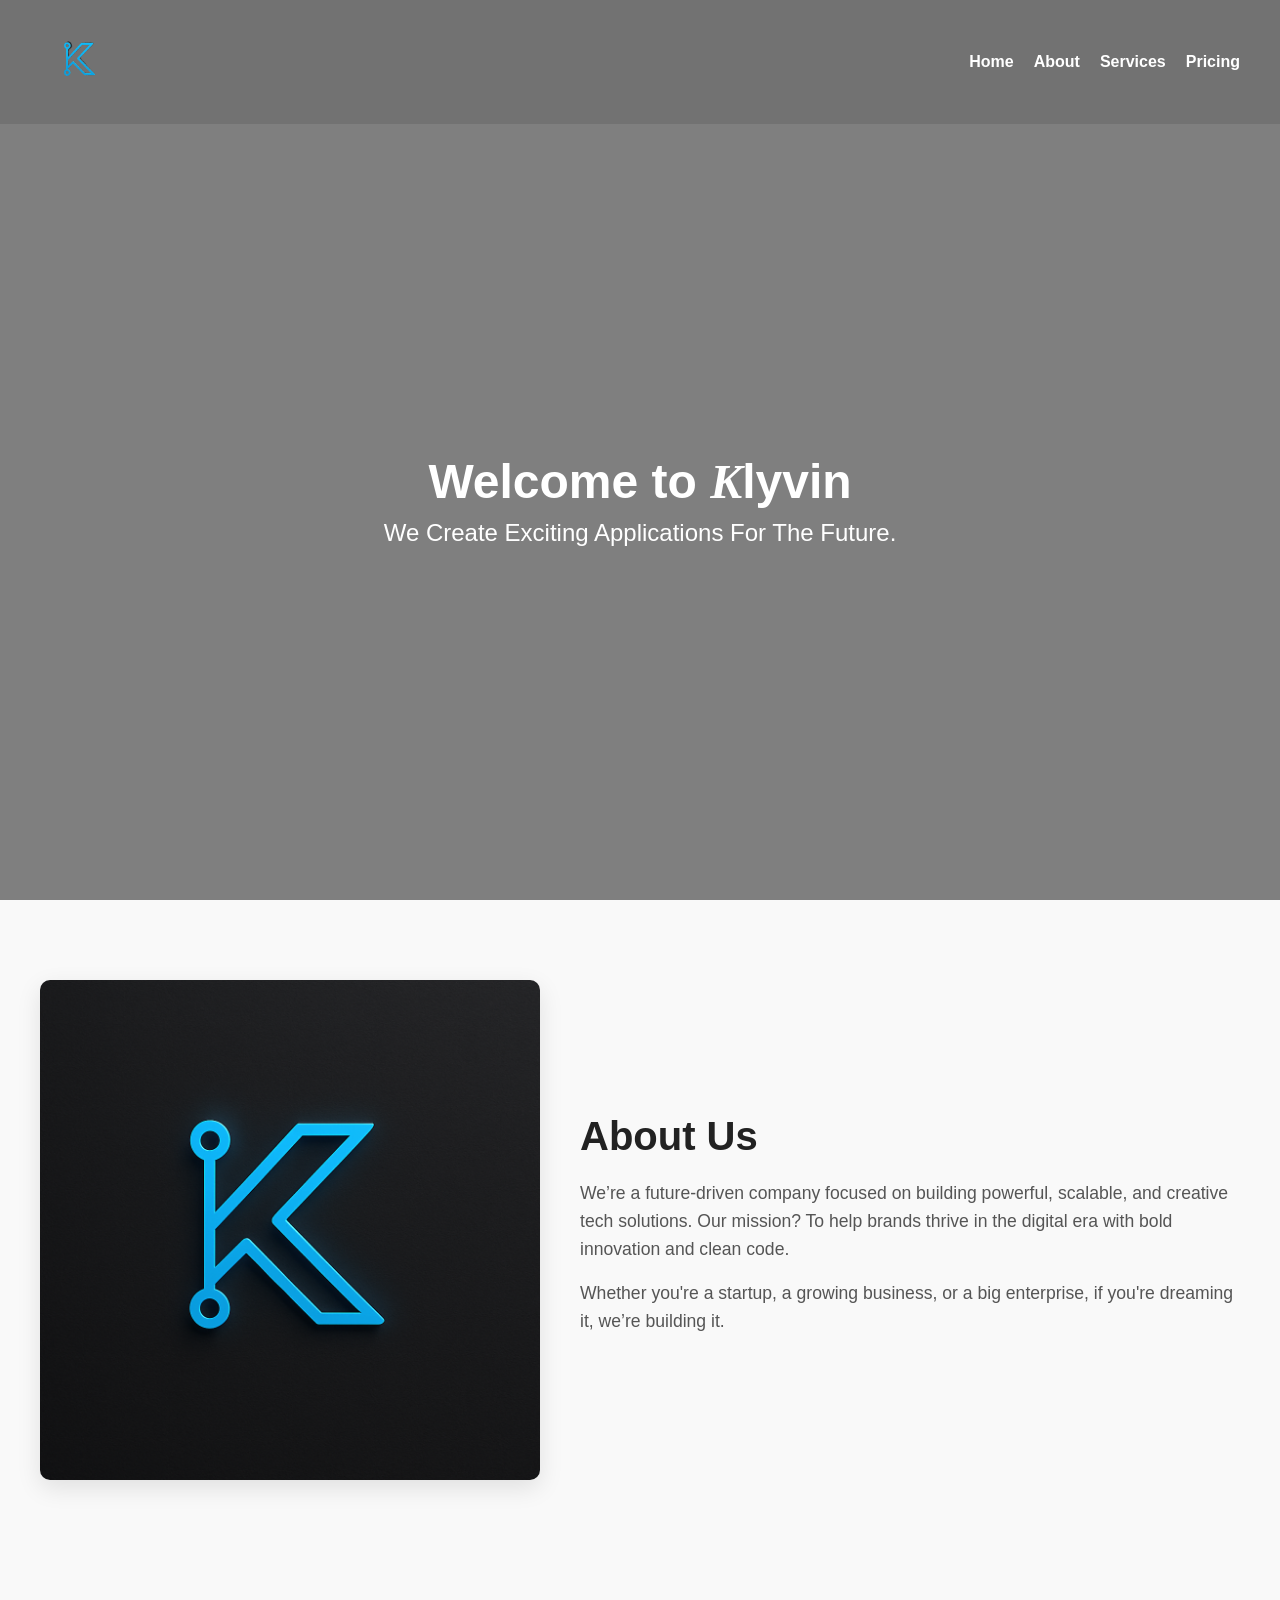
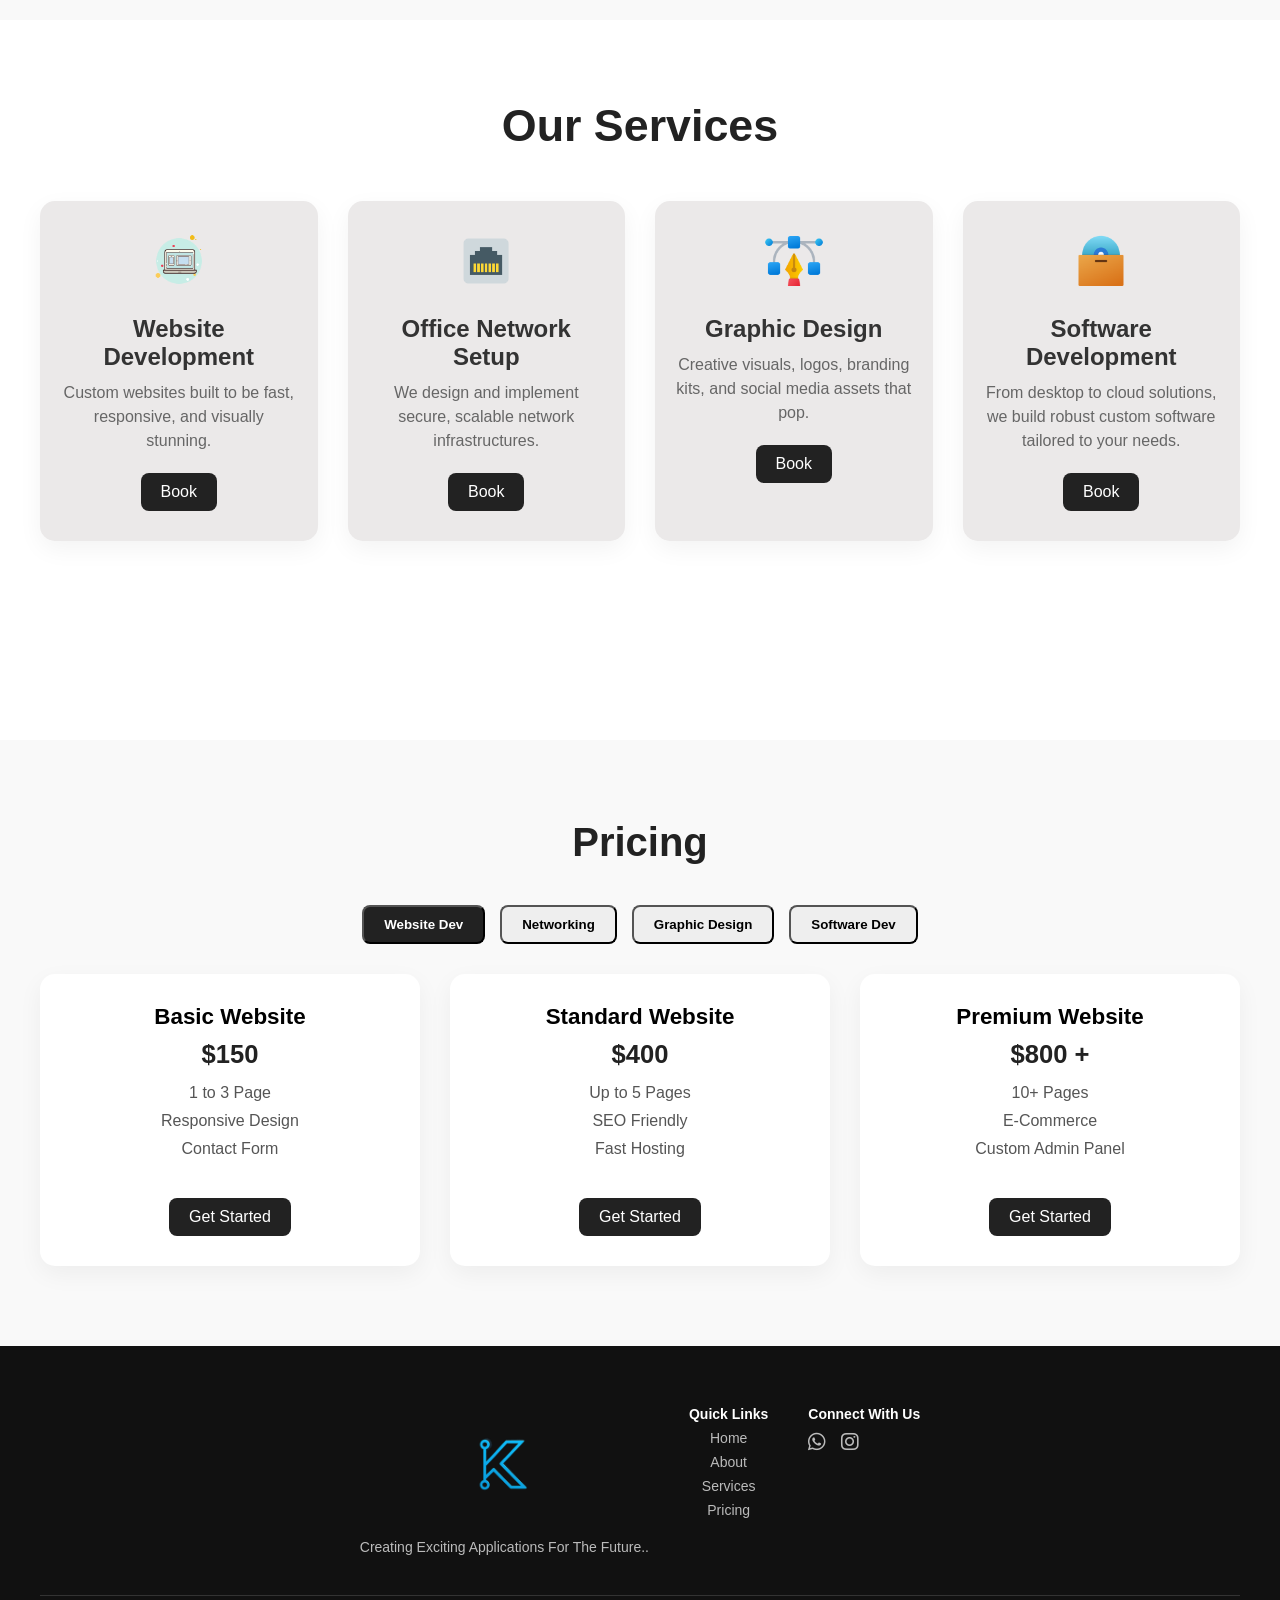
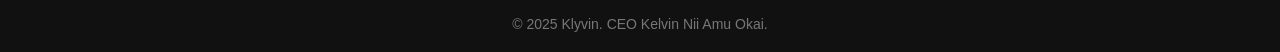
==== index.html @ 66c90016 "Update index.html" ====
<!DOCTYPE html>
<html lang="en">
<head>
    <meta charset="UTF-8">
    <meta name="viewport" content="width=device-width, initial-scale=1.0">
    <title>Klyvin</title>
    <link rel="stylesheet" href="css/styles.css">
    <link rel="stylesheet" href="https://cdnjs.cloudflare.com/ajax/libs/font-awesome/6.0.0-beta3/css/all.min.css">

    <link rel="icon" type="image/png" href="images/klyvin.png" sizes="96x96" />
    <link rel="icon" type="image/svg+xml" href="images/klyvin.png" />
    <link rel="shortcut icon" href="images/klyvin.png" />
    <link rel="apple-touch-icon" sizes="180x180" href="images/klyvin.png" />
    <meta name="apple-mobile-web-app-title" content="klyvin" />

    <link rel="stylesheet" href="https://cdnjs.cloudflare.com/ajax/libs/font-awesome/6.5.0/css/all.min.css">
    <!-- ✅ Meta Description -->
  <meta name="description" content="Klyvin is a software engineering brand building smart systems and scalable IT solutions for modern businesses.">

  <!-- ✅ Google Site Verification (Replace this content with your actual code from Search Console) -->
  <meta name="google-site-verification" content="REPLACE_WITH_YOUR_VERIFICATION_CODE">

  <!-- ✅ Open Graph Tags (for link previews on social) -->
  <meta property="og:title" content="Klyvin | Smart Software. Scalable Systems.">
  <meta property="og:description" content="We engineer intelligent, scalable IT solutions for startups and enterprises.">
  <meta property="og:image" content="https://klyvin.com/assets/klyvin-preview.png"> <!-- Optional preview image URL -->
  <meta property="og:url" content="https://klyvin.com">
  <meta property="og:type" content="website">





</head>
<body>
    <nav class="navbar">
        <div class="logo">
            <a href="index.html">
              <img src="images/klyvin_logo_transparent.png" style="width: 80px; height: 80px;" alt="MyCompany Logo">
            </a>
          </div>
          
        
        <!-- 🍔 Hamburger Icon -->
        <div class="hamburger" id="hamburger">
          <span></span>
          <span></span>
          <span></span>
        </div>
      
        <!-- 🌐 Nav Links -->
        <ul class="nav-links" id="nav-links">
          <li><a href="#home">Home</a></li>
          <li><a href="#about">About</a></li>
          <li><a href="#services">Services</a></li>
          <li><a href="#pricing">Pricing</a></li>
        </ul>
    </nav>

    <!-- 🎬 Hero Section -->
    <section class="hero" id="home">
        <video autoplay muted loop class="bg-video">
            <source src="videos/bg.mp4" type="video/mp4">
                Your browser does not support the video tag.
        </video>
        <div class="overlay"></div>
        <div class="hero-content">
            <h1>Welcome to <span>K</span>lyvin</h1>
            <p>We Create Exciting Applications For The Future.</p>
        </div>
    </section>

    <!-- 👤 About Section -->
<section class="about" id="about">
  <div class="about-container">
    <div class="about-image">
      <img src="images/klyvin.png" alt="About Us">
    </div>
    <div class="about-text">
      <h2>About Us</h2>
      <p>
        We’re a future-driven company focused on building powerful, scalable, and creative tech solutions. 
        Our mission? To help brands thrive in the digital era with bold innovation and clean code.
      </p>
      <p>
        Whether you're a startup, a growing business, or a big enterprise, if you're dreaming it, we’re building it.
      </p>
    </div>
  </div>
</section>

<!-- 🧰 Services Section -->
<section class="services" id="services">
    <div class="services-container">
      <h2>Our Services</h2>
      <div class="services-grid">
  
        <div class="service-card">
          <img src="images/web-icon.png" alt="Website Development Icon">
          <h3>Website Development</h3>
          <p>Custom websites built to be fast, responsive, and visually stunning.</p>
          <a href="" class="quote-btn" target="_blank">
            Book
          </a>
        </div>
  
        <div class="service-card">
          <img src="images/network-icon.png" alt="Office Network Setup Icon">
          <h3>Office Network Setup</h3>
          <p>We design and implement secure, scalable network infrastructures.</p>
          <a href="" class="quote-btn" target="_blank">
            Book
          </a>
        </div>
  
        <div class="service-card">
          <img src="images/design-icon.png" alt="Graphic Design Icon">
          <h3>Graphic Design</h3>
          <p>Creative visuals, logos, branding kits, and social media assets that pop. </p>
          <a href="" class="quote-btn" target="_blank">
            Book
          </a>
        </div>
  
        <div class="service-card">
          <img src="images/software-icon.png" alt="Software Development Icon">
          <h3>Software Development</h3>
          <p>From desktop to cloud solutions, we build robust custom software tailored to your needs.</p>
          <a href="" class="quote-btn" target="_blank">
            Book
          </a>
        </div>  
      </div>
    </div>
  </section>

  <!-- 🌟 Quote Modal -->
<div id="quoteModal" class="modal">
  <div class="modal-content">
    <span class="close-btn">&times;</span>
    <h2>Request a Quote</h2>
    <form id="quoteForm">
      <label for="name">Full Name*</label>
      <input type="text" id="name" name="name" required>
    
      <label for="phone">Phone Number*</label>
      <input type="tel" id="phone" name="phone" required>
    
      <label for="email">Email (Optional)</label>
      <input type="email" id="email" name="email">
    
      <label for="service">Select Service*</label>
      <select id="service" name="service" required>
        <option value="">-- Select One --</option>
        <option value="Website Development">Website Development</option>
        <option value="Office Network Setup">Office Network Setup</option>
        <option value="Graphic Design">Graphic Design</option>
        <option value="Software Development">Software Development</option>
      </select>
    
      <label for="details">Project Description (Optional)</label>
      <textarea id="details" name="details" rows="4" placeholder="Tell us more about what you need..."></textarea><br>
    
      <button type="submit" class="submit-btn">Submit via WhatsApp</button>
    </form>    
  </div>
</div>

  

  <!-- 💸 Pricing Section -->
<section class="pricing" id="pricing">
  <div class="pricing-container">
    <h2>Pricing</h2>

    <!-- 🧭 Category Tabs -->
    <div class="pricing-tabs">
      <button class="tab active" data-tab="web">Website Dev</button>
      <button class="tab" data-tab="network">Networking</button>
      <button class="tab" data-tab="design">Graphic Design</button>
      <button class="tab" data-tab="software">Software Dev</button>
    </div>

    <!-- 🧱 Pricing Cards -->
    <div class="pricing-content active" id="web">
      <div class="pricing-grid">
        <div class="pricing-card">
          <h3>Basic Website</h3>
          <p class="price">$150</p>
          <ul>
            <li>1 to 3 Page</li>
            <li>Responsive Design</li>
            <li>Contact Form</li>
          </ul>
          <a href="https://wa.me/p/24111809901740579/233502224249" class="quote-btn1" target="_blank">Get Started</a>
        </div>

        <div class="pricing-card">
          <h3>Standard Website</h3>
          <p class="price">$400</p>
          <ul>
            <li>Up to 5 Pages</li>
            <li>SEO Friendly</li>
            <li>Fast Hosting</li>
          </ul>
          <a href="https://wa.me/p/9935725436479423/233502224249" class="quote-btn1" target="_blank">Get Started</a>
        </div>

        <div class="pricing-card">
          <h3>Premium Website</h3>
          <p class="price">$800 +</p>
          <ul>
            <li>10+ Pages</li>
            <li>E-Commerce</li>
            <li>Custom Admin Panel</li>
          </ul>
          <a href="https://wa.me/p/29717031804554520/233502224249" class="quote-btn1" target="_blank">Get Started</a>
        </div>
      </div>
    </div>


    <div class="pricing-content" id="network">
      <div class="pricing-grid">
        <div class="pricing-card">
          <h3>Home/office setup (router config, cabling, security)</h3>
          <p class="price">$150 - $300</p>
          <ul>
            <li>Devices Installation</li>
            <li>Router Setup</li>
            <li>Basic Cabling</li>
          </ul>
          <a href="https://wa.me/p/9622877744467008/233502224249" class="quote-btn1" target="_blank">Get Started</a>
        </div>
    
        <div class="pricing-card">
          <h3>Network Troubleshooting</h3>
          <p class="price">$70</p>
          <ul>
            <li>Up to 10 Devices</li>
            <li>Router + Switch Setup</li>
            <li>LAN + Wi-Fi Coverage</li>
          </ul>
          <a href="https://wa.me/p/9826934400706785/233502224249" class="quote-btn1" target="_blank">Get Started</a>
        </div>
    
        <div class="pricing-card">
          <h3>Network IT support </h3>
          <p class="price">$50 - $150</p>
          <ul>
            <li>20+ Devices</li>
            <li>Firewall & Security</li>
            <li>Professional Cabling & Config</li>
          </ul>
          <a href="https://wa.me/p/9596205740448351/233502224249" class="quote-btn1" target="_blank">Get Started</a>
        </div>
      </div>
    </div>

    
    <div class="pricing-content" id="design">
      <div class="pricing-grid">
        <div class="pricing-card">
          <h3>Logo Design</h3>
          <p class="price">$30–$70</p>
          <ul>
            <li>3 Concepts</li>
            <li>Unlimited Revisions</li>
            <li>Source Files Included</li>
          </ul>
          <a href="https://wa.me/p/9854478994595059/233502224249" class="quote-btn1" target="_blank">Get Started</a>
        </div>
    
        <div class="pricing-card">
          <h3>Brand Kit</h3>
          <p class="price">$150–$300</p>
          <ul>
            <li>Logo + Colors + Fonts</li>
            <li>Social Media Templates</li>
            <li>Print-Ready Files</li>
          </ul>
          <a href="https://wa.me/p/9707349905993597/233502224249" class="quote-btn1" target="_blank">Get Started</a>
        </div>
    
        <div class="pricing-card">
          <h3>Social Media Posting</h3>
          <p class="price">1500–$300</p>
          <ul>
            <li>15 Custom Designs</li>
            <li>Instagram/Facebook Sizes</li>
            <li>Quick Turnaround</li>
          </ul>
          <a href="https://wa.me/p/9821205014568624/233502224249" class="quote-btn1" target="_blank">Get Started</a>
        </div>
      </div>
    </div>

    <div class="pricing-content" id="software">
      <div class="pricing-grid">
        <div class="pricing-card">
          <h3>Mini App</h3>
          <p class="price">$100–$250</p>
          <ul>
            <li>Basic Features</li>
            <li>1 Platform (Web/Desktop)</li>
            <li>3 Weeks Delivery</li>
          </ul>
          <a href="https://wa.me/p/23875389605386309/233502224249" class="quote-btn1" target="_blank">Get Started</a>
        </div>
    
        <div class="pricing-card">
          <h3>Business App</h3>
          <p class="price">$200–$500</p>
          <ul>
            <li>Login System</li>
            <li>Database Integration</li>
            <li>Admin Panel</li>
          </ul>
          <a href="https://wa.me/p/8297256443732826/233502224249" class="quote-btn1" target="_blank">Get Started</a>
        </div>
    
        <div class="pricing-card">
          <h3>Bug fixes or code review</h3>
          <p class="price">$50-$100 Per week</p>
          <ul>
            <li>Multi-user Roles</li>
            <li>APIs / Payment Gateways</li>
            <li>Fully Custom Solution</li>
          </ul>
          <a href="https://wa.me/p/9556148931100402/233502224249" class="quote-btn1" target="_blank">Get Started</a>
        </div>
      </div>
    </div>
    

    <!-- Repeat for other categories (network, design, software) -->
  </div>
</section>


  <!--
  <section id="contact" class="contact-section">
    <div class="contact-card">
      <h2>Get in Touch</h2>
      <p>Have a question or just want to say hi? We’d love to hear from you.</p>
  
      <form action="#" method="POST" class="contact-form">
        <div class="form-group">
          <input type="text" id="name" name="name" placeholder="Your Name" required />
        </div>
        <div class="form-group">
          <input type="email" id="email" name="email" placeholder="Your Email" required />
        </div>
        <div class="form-group">
          <textarea id="message" name="message" placeholder="Your Message" rows="5" required></textarea>
        </div>
        <button type="submit" class="submit-btn">Send Message</button>
      </form>
  
      <div class="social-links">
        <a href="https://www.facebook.com" target="_blank" class="social-icon facebook" aria-label="Facebook">
          <i class="fab fa-facebook-f"></i>
        </a>
        <a href="https://www.twitter.com" target="_blank" class="social-icon twitter" aria-label="Twitter">
          <i class="fab fa-twitter"></i>
        </a>
        <a href="https://www.instagram.com" target="_blank" class="social-icon instagram" aria-label="Instagram">
          <i class="fab fa-instagram"></i>
        </a>
        <a href="https://www.linkedin.com" target="_blank" class="social-icon linkedin" aria-label="LinkedIn">
          <i class="fab fa-linkedin-in"></i>
        </a>
      </div>
    </div>
  </section>
  -->
  <!-- Footer -->
<!-- 🔻 Footer -->
<footer class="footer">
  <div class="footer-container">
    <div class="footer-logo">
      <img src="images/klyvin_logo_transparent.png" alt="Company Logo" />
      <p>Creating Exciting Applications For The Future..</p>
    </div>

    <div class="footer-links">
      <h4>Quick Links</h4>
      <ul>
        <li><a href="#home">Home</a></li>
        <li><a href="#about">About</a></li>
        <li><a href="#services">Services</a></li>
        <li><a href="#pricing">Pricing</a></li>
      </ul>
    </div>

    <div class="footer-socials">
      <h4>Connect With Us</h4>
      <div class="social-icons">
        <a href="https://wa.me/233502224249" target="_blank"><i class="fab fa-whatsapp"></i></a>
        <a href="https://instagram.com/klyvin" target="_blank"><i class="fab fa-instagram"></i></a>
      </div>
    </div>
  </div>

  <div class="footer-bottom">
    <p>© 2025 Klyvin. CEO Kelvin Nii Amu Okai.</p>
  </div>
</footer>

  
  <!-- Scroll to Top Button -->
  <button id="scrollToTopBtn" title="Back to top">&#8679;</button>

</body>
<script src="js/script.js"></script>
</html>
---- css/styles.css ----
/* Reset some default styles */
* {
    margin: 0;
    padding: 0;
    box-sizing: border-box;
  }
  
  body, html {
    height: 100%;
    font-family: 'Segoe UI', sans-serif;
  }
  
  /* Navbar */
  .navbar {
    position: fixed;
    top: 0;
    width: 100%;
    z-index: 10;
    background-color: rgba(0, 0, 0, 0.1);
    display: flex;
    justify-content: space-between;
    align-items: center;
    padding: 20px 40px;
    color: #fff;
  }
  
  .logo img {
    height: 60px;
    width: 200px;
    object-fit: contain;
  }
  
  @media screen and (max-width: 768px) {
    .logo img {
      height: 40px;
      width: 60px;
    }
  }
  
  .nav-links {
    list-style: none;
    display: flex;
    gap: 20px;
  }
  
  .nav-links a {
    color: white;
    text-decoration: none;
    font-weight: bold;
  }
  
  /* 🍔 Hamburger Icon */
  .hamburger {
    display: none;
    flex-direction: column;
    cursor: pointer;
    gap: 5px;
    z-index: 20;
  }
  
  .hamburger span {
    width: 25px;
    height: 3px;
    background-color: white;
    transition: all 0.3s ease;
  }
  
  .hamburger.open span:nth-child(1) {
    transform: rotate(45deg) translate(5px, 5px);
  }
  .hamburger.open span:nth-child(2) {
    opacity: 0;
  }
  .hamburger.open span:nth-child(3) {
    transform: rotate(-45deg) translate(5px, -5px);
  }
  
  /* 📱 Mobile styles */
  @media screen and (max-width: 768px) {
    .hamburger {
      display: flex;
    }
  
    .nav-links {
      position: absolute;
      top: 70px;
      right: 0;
      background-color: rgba(0, 0, 0, 0.9);
      width: 100%;
      flex-direction: column;
      align-items: center;
      gap: 20px;
      padding: 20px 0;
      transform: translateY(-200%);
      transition: transform 0.3s ease;
    }
  
    .nav-links.active {
      transform: translateY(0);
    }
  
    .nav-links li {
      margin: 10px 0;
    }
  }
  
  /* Hero Section */
  .hero {
    position: relative;
    height: 100vh;
    width: 100%;
    overflow: hidden;
    padding-top: 100px; /* Fixed overlap issue */
    scroll-margin-top: 100px;
  }
  
  .bg-video {
    position: absolute;
    top: 0;
    left: 0;
    object-fit: cover;
    width: 100%;
    height: 100%;
    z-index: 0;
  }
  
  .overlay {
    position: absolute;
    top: 0;
    left: 0;
    width: 100%;
    height: 100%;
    background-color: rgba(0, 0, 0, 0.5);
    z-index: 1;
  }
  
  .hero-content {
    position: relative;
    z-index: 2;
    color: white;
    text-align: center;
    top: 50%;
    transform: translateY(-50%);
  }
  
  .hero-content h1 {
    font-size: 3rem;
    margin-bottom: 10px;
  }
  
  .hero-content h1 span {
    font-family: Cambria, Cochin, Georgia, Times, 'Times New Roman', serif;
    font-style: italic;
  }
  
  .hero-content p {
    font-size: 1.5rem;
  }
  
  /* About Section */
  .about {
    padding: 80px 40px;
    background-color: #f9f9f9;
    min-height: 80vh;
    scroll-margin-top: 100px;
  }
  
  .about-container {
    display: flex;
    align-items: center;
    justify-content: space-between;
    max-width: 1200px;
    margin: 0 auto;
    gap: 40px;
    flex-wrap: wrap;
  }
  
  .about-image img {
    width: 100%;
    max-width: 500px;
    border-radius: 10px;
    box-shadow: 0 8px 24px rgba(0, 0, 0, 0.1);
  }
  
  .about-text {
    flex: 1;
  }
  
  .about-text h2 {
    font-size: 2.5rem;
    margin-bottom: 20px;
    color: #222;
  }
  
  .about-text p {
    font-size: 1.1rem;
    color: #555;
    line-height: 1.6;
    margin-bottom: 15px;
  }
  
  @media screen and (max-width: 768px) {
    .about-container {
      flex-direction: column;
      text-align: center;
    }
  
    .about-text h2 {
      font-size: 2rem;
    }
  }
  
  /* Services Section */
  .services {
    padding: 80px 40px;
    background-color: #fff;
    min-height: 80vh;
    scroll-margin-top: 100px;
  }
  
  .services-container {
    max-width: 1200px;
    margin: 0 auto;
    text-align: center;
  }
  
  .services-container h2 {
    font-size: 2.8rem;
    margin-bottom: 50px;
    color: #222;
  }
  
  .services-grid {
    display: grid;
    grid-template-columns: repeat(auto-fit, minmax(260px, 1fr));
    gap: 30px;
  }
  
  .service-card {
    background-color: #ebe9e9;
    border-radius: 15px;
    padding: 30px 20px;
    transition: transform 0.3s ease, box-shadow 0.3s ease;
    box-shadow: 0 8px 25px rgba(0,0,0,0.05);
  }
  
  .service-card:hover {
    transform: translateY(-10px);
    box-shadow: 0 12px 32px rgba(0,0,0,0.1);
  }
  
  .service-card img {
    width: 60px;
    margin-bottom: 20px;
  }
  
  .service-card h3 {
    font-size: 1.5rem;
    margin-bottom: 10px;
    color: #333;
  }
  
  .service-card p {
    font-size: 1rem;
    color: #666;
    line-height: 1.5;
  }


  .quote-btn1 {
    display: inline-block;
    margin-top: 20px;
    padding: 10px 20px;
    background-color: #222;
    color: #fff;
    border-radius: 8px;
    text-decoration: none;
    font-weight: 500;
    transition: all 0.3s ease;
  }
  
  .quote-btn1:hover {
    background-color: #000;
    transform: translateY(-2px);
  }
  
  .quote-btn {
    display: inline-block;
    margin-top: 20px;
    padding: 10px 20px;
    background-color: #222;
    color: #fff;
    border-radius: 8px;
    text-decoration: none;
    font-weight: 500;
    transition: all 0.3s ease;
  }
  
  .quote-btn:hover {
    background-color: #000;
    transform: translateY(-2px);
  }


  /* Modal Styling */
.modal {
  display: none;
  position: fixed;
  z-index: 1000;
  left: 0; top: 0;
  width: 100%; height: 100%;
  background: rgba(0, 0, 0, 0.7);
  justify-content: center;
  align-items: center;
}

.modal-content {
  background: #fff;
  padding: 30px;
  width: 90%;
  max-width: 500px;
  border-radius: 10px;
  position: relative;
}

.close-btn {
  position: absolute;
  top: 15px; right: 20px;
  font-size: 22px;
  cursor: pointer;
}

.modal-content h2 {
  margin-bottom: 20px;
}

.modal-content form label {
  display: block;
  margin: 10px 0 5px;
  font-weight: 600;
}

.modal-content form input,
.modal-content form select {
  width: 100%;
  padding: 10px;
  margin-bottom: 15px;
  border-radius: 6px;
  border: 1px solid #ccc;
}

.submit-btn {
  background: #111;
  color: #fff;
  padding: 12px;
  border: none;
  border-radius: 6px;
  width: 100%;
  cursor: pointer;
  font-weight: bold;
  margin-top: 5px;
}

.submit-btn:hover {
  background: #222;
}
textarea {
  resize: vertical;
  min-height: 100px;
  border-radius: 6px;
  padding: 10px;
  border: 1px solid #ccc;
  width: 100%;
}


  /* 💸 Pricing Section */
.pricing {
  padding: 80px 40px;
  background: #f9f9f9;
  text-align: center;
}

.pricing h2 {
  font-size: 2.5rem;
  margin-bottom: 40px;
  color: #222;
}

.pricing-tabs {
  display: flex;
  justify-content: center;
  gap: 15px;
  margin-bottom: 30px;
  flex-wrap: wrap;
}

.pricing-tabs .tab {
  padding: 10px 20px;
  background: #eee;
  border-radius: 8px;
  cursor: pointer;
  font-weight: 600;
}

.pricing-tabs .tab.active {
  background: #222;
  color: #fff;
}

.pricing-content {
  display: none;
}

.pricing-content.active {
  display: block;
}

.pricing-grid {
  display: grid;
  grid-template-columns: repeat(auto-fit, minmax(260px, 1fr));
  gap: 30px;
}

.pricing-card {
  background: #fff;
  padding: 30px 20px;
  border-radius: 15px;
  box-shadow: 0 8px 24px rgba(0,0,0,0.05);
  transition: all 0.3s ease;
}

.pricing-card:hover {
  transform: translateY(-10px);
  box-shadow: 0 12px 32px rgba(0,0,0,0.1);
}

.pricing-card h3 {
  font-size: 1.4rem;
  margin-bottom: 10px;
}

.price {
  font-size: 1.6rem;
  color: #222;
  font-weight: bold;
  margin-bottom: 15px;
}

.pricing-card ul {
  list-style: none;
  padding: 0;
  margin-bottom: 20px;
}

.pricing-card ul li {
  margin-bottom: 10px;
  color: #555;
}



  /* Contact Section */
  .contact-section {
    background: linear-gradient(to right, #ffffff, #e5e5e6);
    padding: 60px 20px;
    display: flex;
    justify-content: center;
    align-items: center;
    scroll-margin-top: 100px;
  }
  
  .contact-card {
    background: rgba(255, 255, 255, 0.8);
    backdrop-filter: blur(15px);
    border-radius: 20px;
    box-shadow: 0 8px 30px rgba(0, 0, 0, 0.1);
    padding: 40px;
    max-width: 600px;
    width: 100%;
    text-align: center;
    animation: fadeIn 1s ease-in-out;
  }
  
  .contact-card h2 {
    font-size: 2rem;
    margin-bottom: 10px;
    color: #222;
  }
  
  .contact-card p {
    font-size: 1.1rem;
    margin-bottom: 30px;
    color: #555;
  }
  
  .contact-form {
    display: grid;
    gap: 20px;
    margin-bottom: 30px;
  }
  
  .form-group input,
  .form-group textarea {
    width: 100%;
    padding: 14px;
    border: none;
    border-radius: 12px;
    background-color: #f5f7fa;
    box-shadow: inset 0 0 0 2px transparent;
    transition: box-shadow 0.3s ease;
    font-size: 1rem;
  }
  
  .form-group input:focus,
  .form-group textarea:focus {
    box-shadow: inset 0 0 0 2px #dcdddd;
    outline: none;
    background-color: #fff;
  }
  
  .submit-btn {
    background-color: #7e7e7e;
    color: #fff;
    border: none;
    padding: 14px;
    border-radius: 12px;
    font-size: 1rem;
    cursor: pointer;
    transition: background 0.3s ease;
  }
  
  .submit-btn:hover {
    background-color: #b1b1b1;
  }
  
  /* Social Media Icons */
  .social-links {
    display: flex;
    justify-content: center;
    gap: 20px;
  }
  
  .social-icon {
    background-color: #333;
    color: #fff;
    padding: 12px;
    border-radius: 50%;
    font-size: 1.3rem;
    transition: transform 0.3s, box-shadow 0.3s;
  }
  
  .social-icon:hover {
    transform: translateY(-5px);
    box-shadow: 0 6px 20px rgba(0, 0, 0, 0.2);
  }
  
  .social-icon.facebook { background-color: #3b5998; }
  .social-icon.twitter { background-color: #1da1f2; }
  .social-icon.instagram { background-color: #e1306c; }
  .social-icon.linkedin { background-color: #0077b5; }
  
  @media screen and (max-width: 600px) {
    .contact-card {
      padding: 30px 20px;
    }
  
    .social-links {
      flex-direction: row;
      flex-wrap: wrap;
      gap: 15px;
    }
  }
  
  @keyframes fadeIn {
    from { opacity: 0; transform: translateY(30px); }
    to { opacity: 1; transform: translateY(0); }
  }

  
  /* Footer Styles */
  .footer {
    background: #111;
    color: #fff;
    padding: 60px 40px 20px;
    font-size: 14px;
  }
  
  .footer-container {
    display: flex;
    flex-wrap: wrap;
    justify-content: center;
    gap: 40px;
    text-align: center;
  }
  
  .footer-logo img {
    max-width: 120px;
    margin-bottom: 10px;
  }
  
  .footer-logo p {
    max-width: 300px;
    color: #bbb;
  }
  
  .footer-links ul {
    list-style: none;
    padding: 0;
  }
  
  .footer-links ul li {
    margin: 8px 0;
  }
  
  .footer-links ul li a {
    color: #bbb;
    text-decoration: none;
  }
  
  .footer-links ul li a:hover {
    color: #fff;
  }
  
  .footer-socials .social-icons {
    display: flex;
    gap: 15px;
    margin-top: 10px;
    text-align: center;
    align-items: center;
  }
  
  .footer-socials i {
    font-size: 20px;
    color: #bbb;
    transition: 0.3s;
  }
  
  .footer-socials i:hover {
    color: #fff;
  }
  
  .footer-bottom {
    text-align: center;
    margin-top: 40px;
    border-top: 1px solid #333;
    padding-top: 20px;
    color: #777;
  }
    
  @media screen and (max-width: 768px) {
    .footer-content {
      flex-direction: column;
      text-align: center;
    }
  
    .footer-right {
      margin-top: 15px;
    }
  }
  
  /* Scroll to Top Button */
  #scrollToTopBtn {
    position: fixed;
    bottom: 30px;
    right: 30px;
    z-index: 99;
    background-color: #333;
    color: white;
    border: none;
    padding: 14px 18px;
    border-radius: 50%;
    font-size: 20px;
    cursor: pointer;
    display: none;
    box-shadow: 0 6px 15px rgba(0,0,0,0.2);
    transition: background-color 0.3s ease, transform 0.3s ease;
  }
  
  #scrollToTopBtn:hover {
    background-color: #555;
    transform: translateY(-3px);
  }
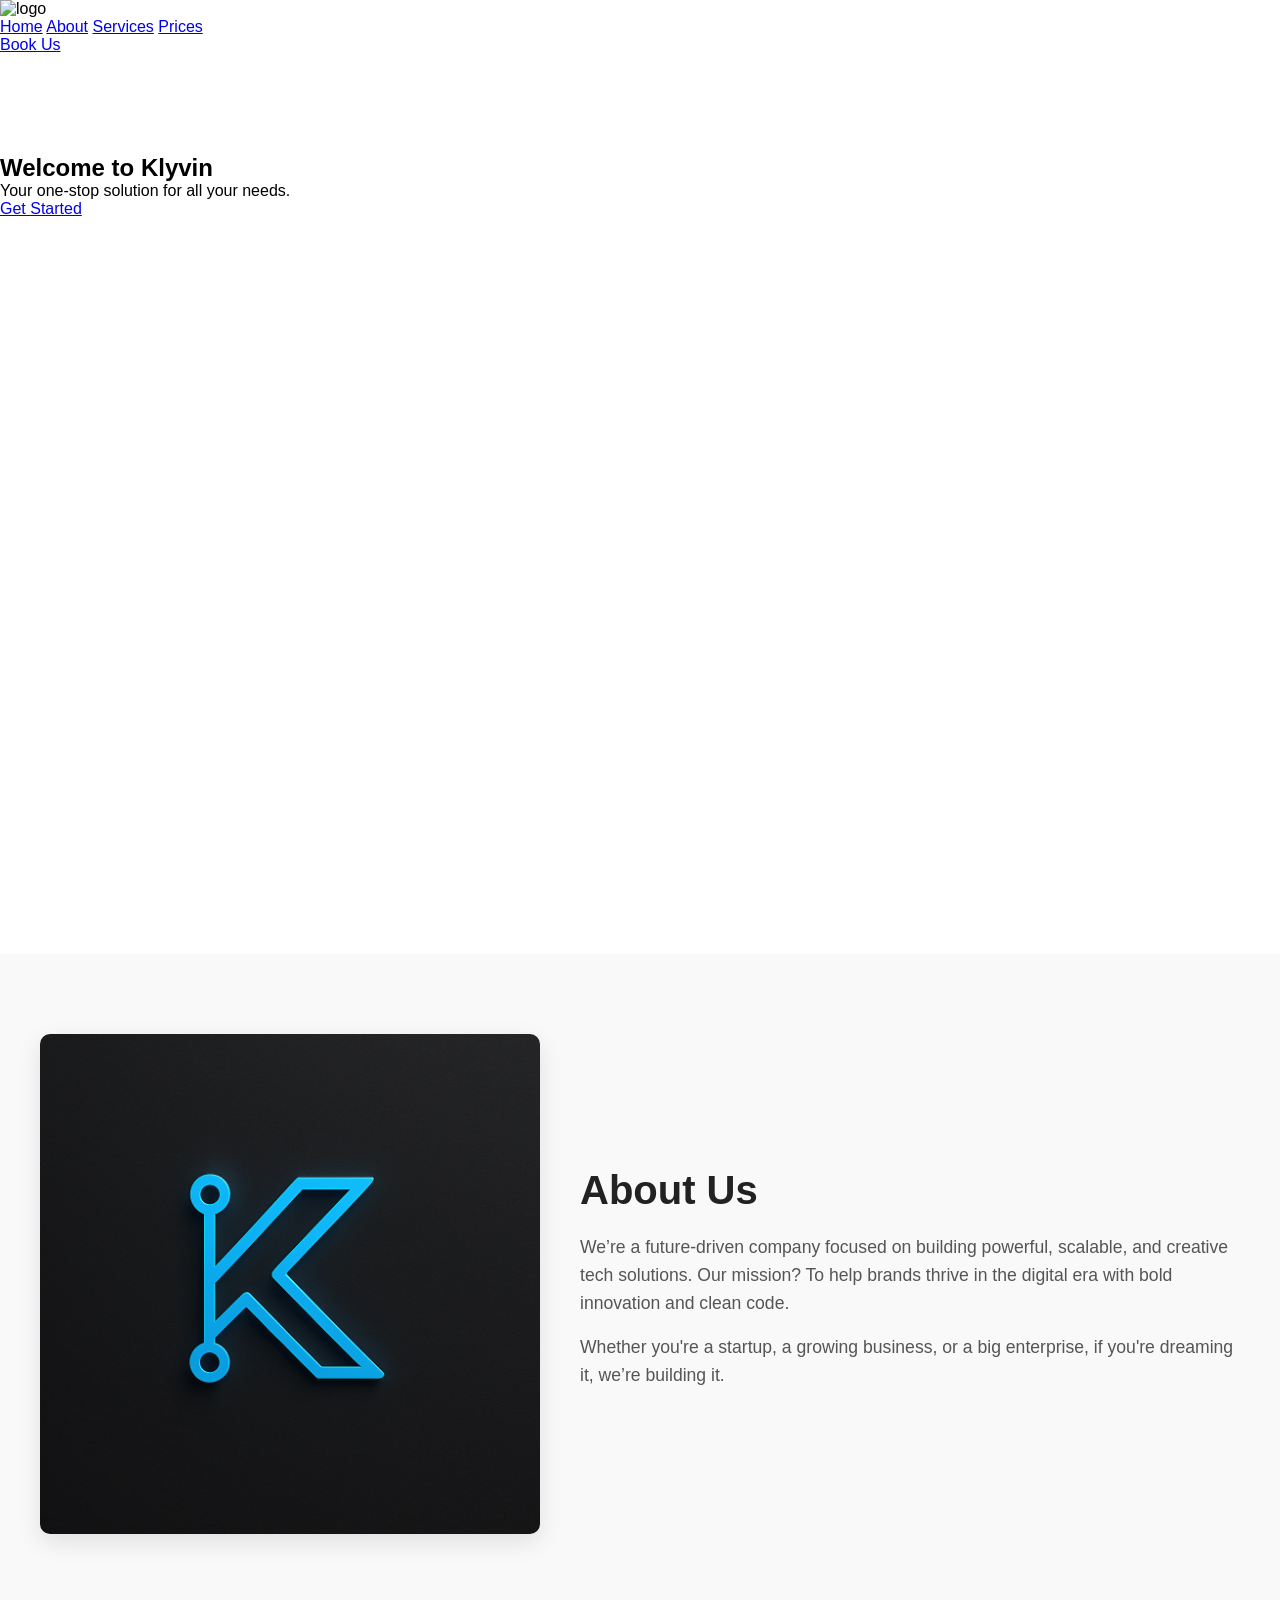
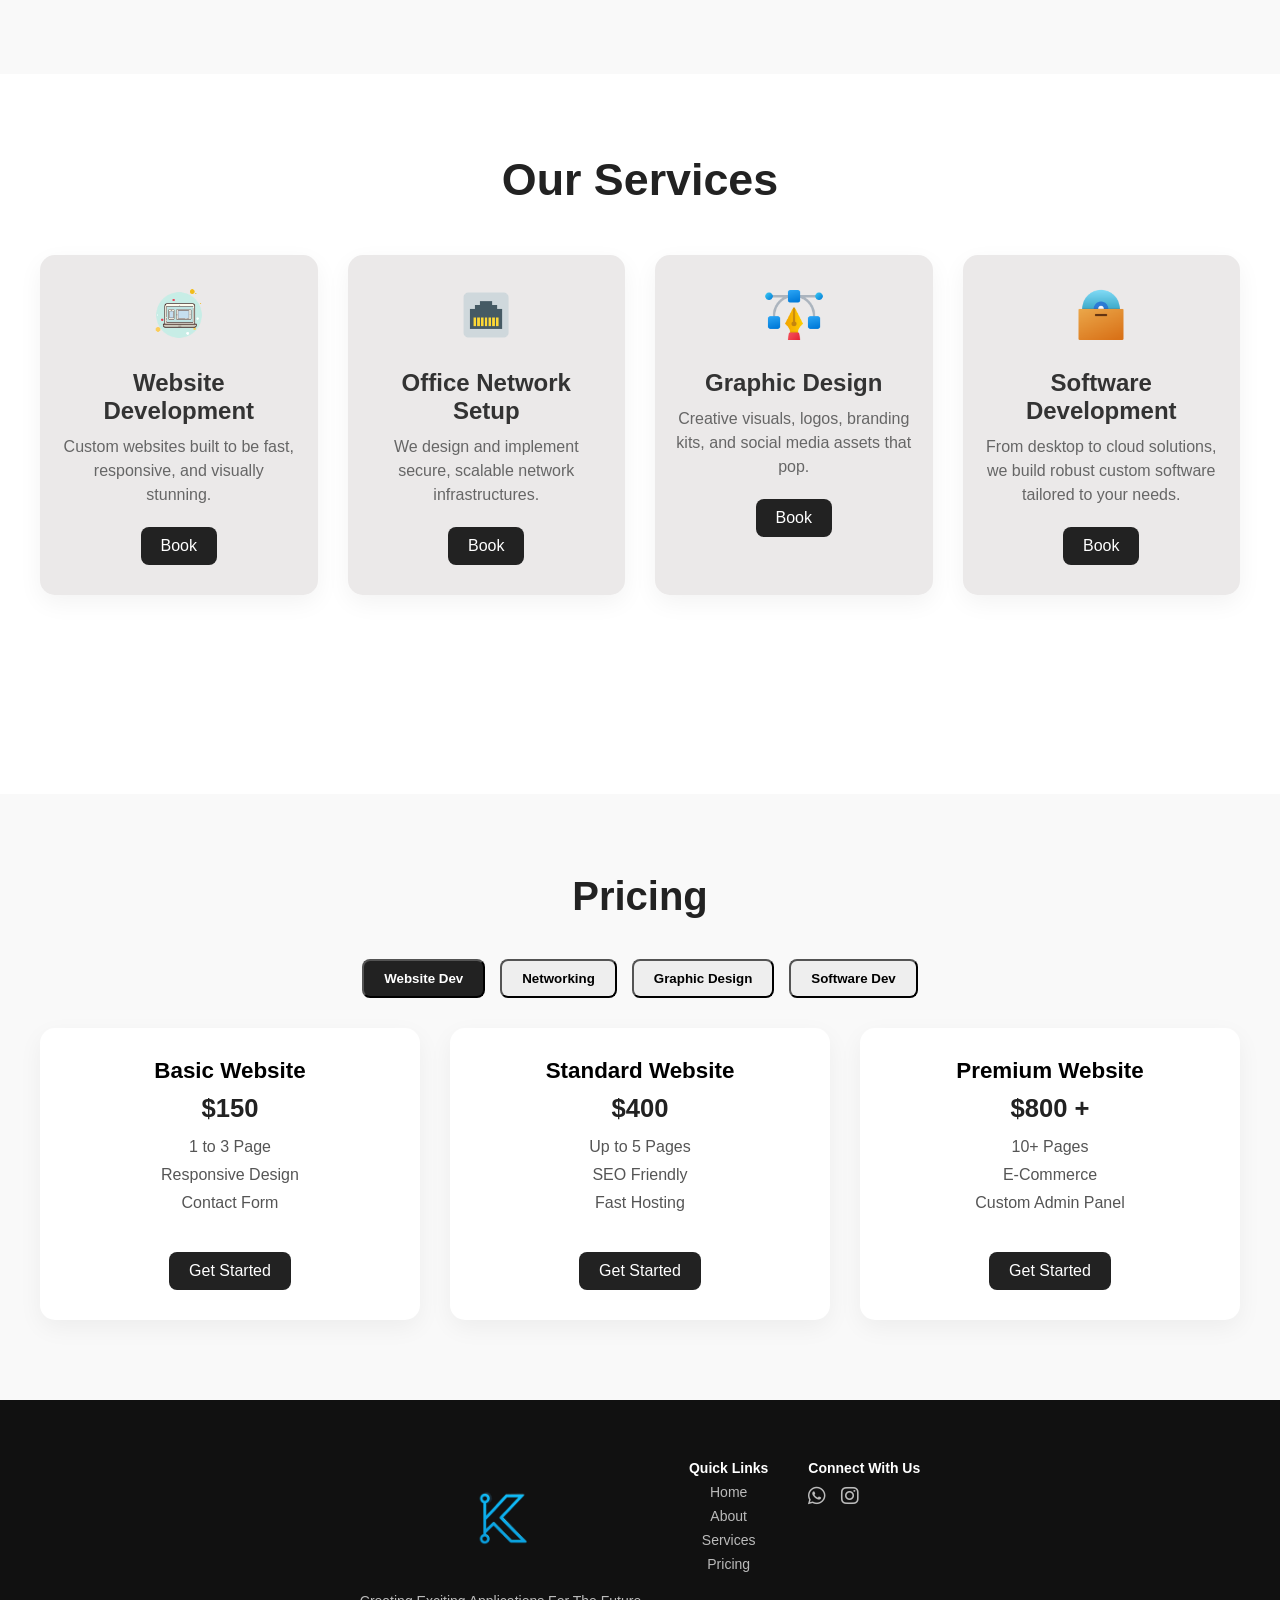
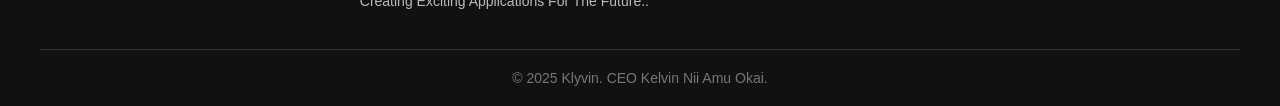
==== commit 71d7599e: "Update index.html" ====
--- a/index.html
+++ b/index.html
@@ -33,42 +33,31 @@
 
 </head>
 <body>
-    <nav class="navbar">
-        <div class="logo">
-            <a href="index.html">
-              <img src="images/klyvin_logo_transparent.png" style="width: 80px; height: 80px;" alt="MyCompany Logo">
-            </a>
-          </div>
-          
-        
-        <!-- 🍔 Hamburger Icon -->
-        <div class="hamburger" id="hamburger">
-          <span></span>
-          <span></span>
-          <span></span>
-        </div>
-      
-        <!-- 🌐 Nav Links -->
-        <ul class="nav-links" id="nav-links">
-          <li><a href="#home">Home</a></li>
-          <li><a href="#about">About</a></li>
-          <li><a href="#services">Services</a></li>
-          <li><a href="#pricing">Pricing</a></li>
-        </ul>
-    </nav>
-
-    <!-- 🎬 Hero Section -->
-    <section class="hero" id="home">
-        <video autoplay muted loop class="bg-video">
-            <source src="videos/bg.mp4" type="video/mp4">
-                Your browser does not support the video tag.
-        </video>
-        <div class="overlay"></div>
-        <div class="hero-content">
-            <h1>Welcome to <span>K</span>lyvin</h1>
-            <p>We Create Exciting Applications For The Future.</p>
-        </div>
-    </section>
+    <nav>
+    <button class="hamburger" onclick="toggleMenu()">☰</button>
+    <div class="logo"><img src="images/logor.png" alt="logo" width="110px" height="100px"></div>
+
+    <div class="nav-center" id="navCenter">
+      <a href="#" class="nav-link">Home</a>
+      <a href="#about" class="nav-link">About</a>
+      <a href="#services" class="nav-link">Services</a>
+      <a href="#pricing" class="nav-link">Prices</a>
+    </div>
+
+    <div class="nav-right" id="navRight">
+      <a href="#" class="nav-link">Book Us</a>
+    </div>
+  </nav>
+
+
+    <div class="hero">
+        <div class="content">
+            <h2>Welcome to Klyvin</h2>
+            <p>Your one-stop solution for all your needs.</p>
+
+            <a href="#" class="btn">Get Started</a>
+        </div>
+    </div>
 
     <!-- 👤 About Section -->
 <section class="about" id="about">
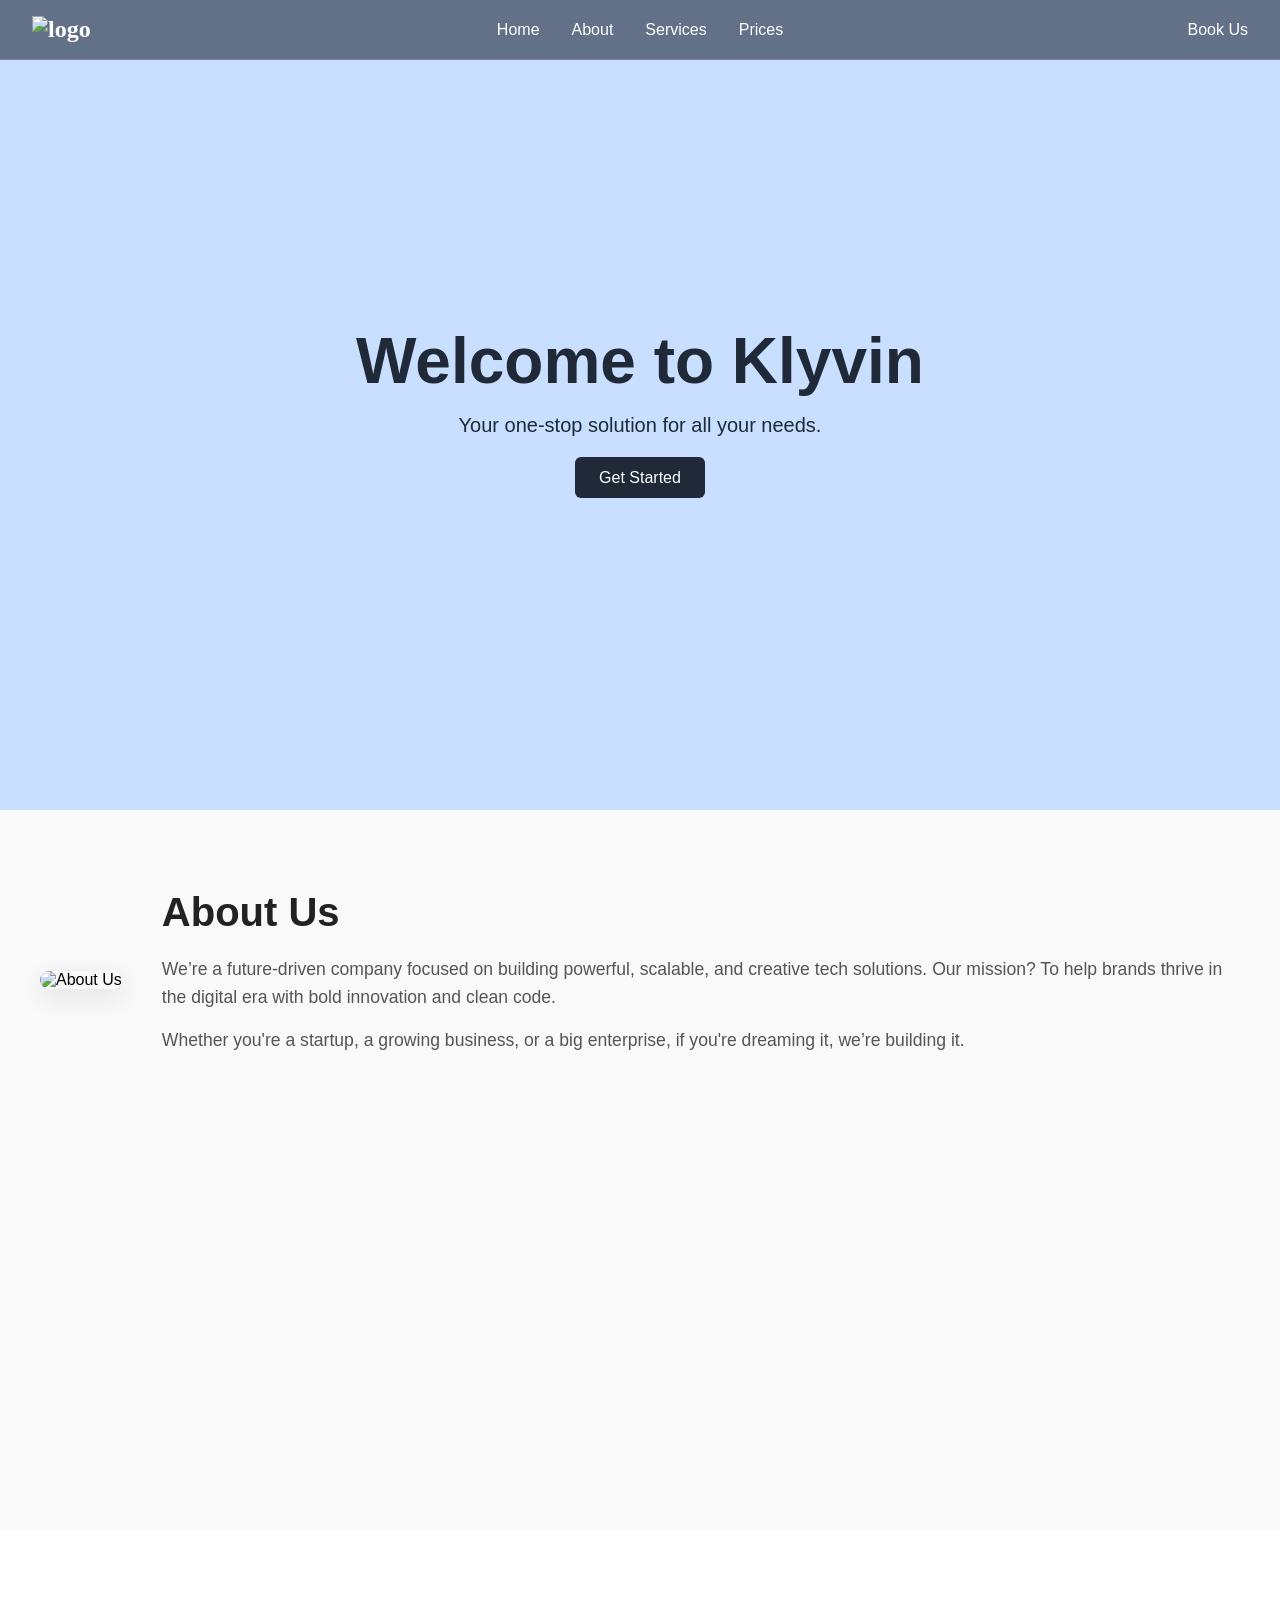
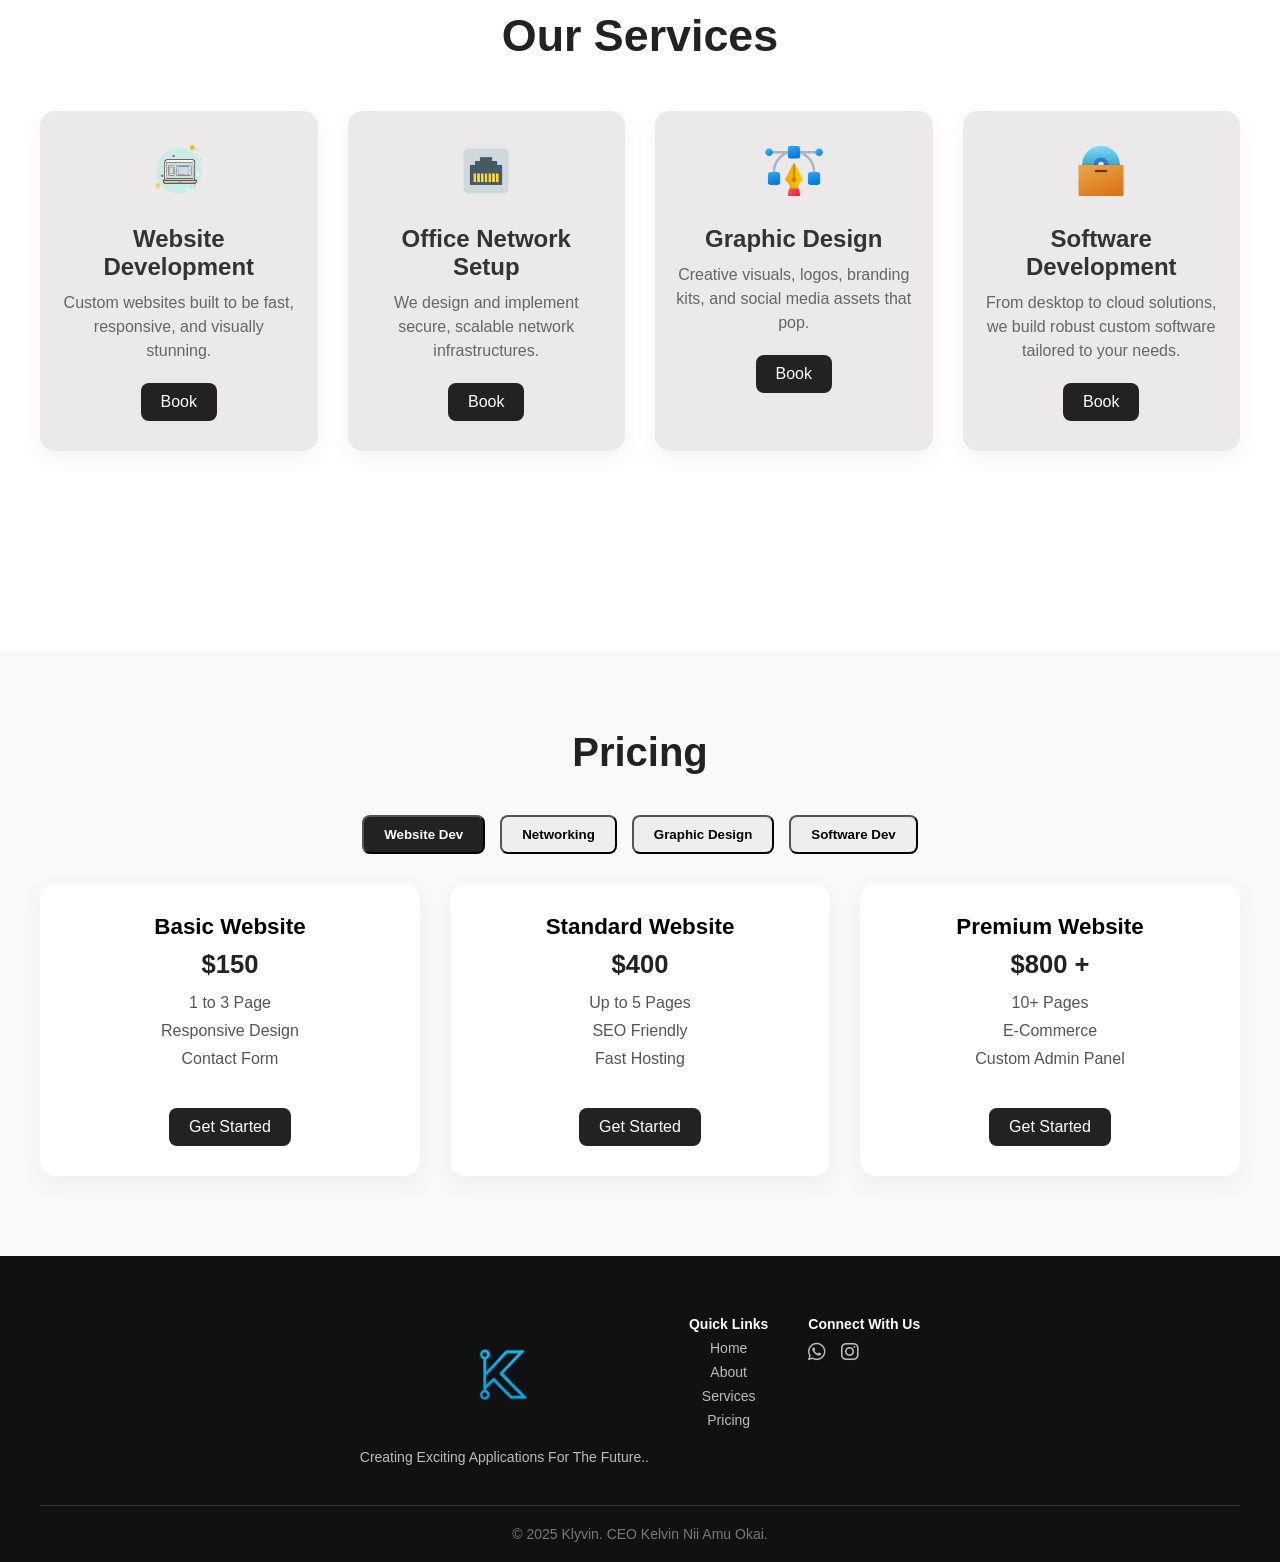
==== commit 6bbf8f7d: "Update index.html" ====
--- a/index.html
+++ b/index.html
@@ -63,7 +63,7 @@
 <section class="about" id="about">
   <div class="about-container">
     <div class="about-image">
-      <img src="images/klyvin.png" alt="About Us">
+      <img src="images/logo.png" alt="About Us">
     </div>
     <div class="about-text">
       <h2>About Us</h2>
--- a/css/styles.css
+++ b/css/styles.css
@@ -10,152 +10,136 @@
     font-family: 'Segoe UI', sans-serif;
   }
   
-  /* Navbar */
-  .navbar {
-    position: fixed;
-    top: 0;
-    width: 100%;
-    z-index: 10;
-    background-color: rgba(0, 0, 0, 0.1);
-    display: flex;
-    justify-content: space-between;
-    align-items: center;
-    padding: 20px 40px;
-    color: #fff;
-  }
-  
-  .logo img {
-    height: 60px;
-    width: 200px;
-    object-fit: contain;
-  }
-  
-  @media screen and (max-width: 768px) {
-    .logo img {
-      height: 40px;
-      width: 60px;
-    }
-  }
-  
-  .nav-links {
-    list-style: none;
-    display: flex;
-    gap: 20px;
-  }
-  
-  .nav-links a {
-    color: white;
-    text-decoration: none;
-    font-weight: bold;
-  }
-  
-  /* 🍔 Hamburger Icon */
-  .hamburger {
-    display: none;
-    flex-direction: column;
-    cursor: pointer;
-    gap: 5px;
-    z-index: 20;
-  }
-  
-  .hamburger span {
-    width: 25px;
-    height: 3px;
-    background-color: white;
-    transition: all 0.3s ease;
-  }
-  
-  .hamburger.open span:nth-child(1) {
-    transform: rotate(45deg) translate(5px, 5px);
-  }
-  .hamburger.open span:nth-child(2) {
-    opacity: 0;
-  }
-  .hamburger.open span:nth-child(3) {
-    transform: rotate(-45deg) translate(5px, -5px);
-  }
-  
-  /* 📱 Mobile styles */
-  @media screen and (max-width: 768px) {
+  nav {
+      width: 100%;
+      display: flex;
+      align-items: center;
+      justify-content: space-between;
+      padding: 1rem 2rem;
+      background: #1f293799; /* semi-transparent dark */
+      backdrop-filter: blur(10px) saturate(100%);
+      -webkit-backdrop-filter: blur(10px) saturate(100%);
+      border-bottom: 1px solid #ffffff26;
+      color: white;
+      position: fixed;
+    }
+
+    .logo {
+      font-size: 1.5rem;
+      font-weight: bold;
+      color: white;
+      font-family: 'Times New Roman', Times, serif;
+    }
+    .logo:hover {
+      text-decoration: none;
+      scale: 1.05;
+      translate: 0 -2px;
+    }
+
+    .nav-center {
+      display: flex;
+      gap: 2rem;
+      position: absolute;
+      left: 50%;
+      transform: translateX(-50%);
+    }
+
+    .nav-right {
+      margin-left: auto;
+    }
+
+    .nav-link {
+      text-decoration: none;
+      color: white;
+      font-weight: 500;
+    }
+    .nav-link:hover {
+      text-decoration: none;
+      scale: 1.05;
+      translate: 0 -2px;
+    }
+
     .hamburger {
+      display: none;
+      font-size: 1.5rem;
+      cursor: pointer;
+      background: none;
+      border: none;
+      color: white;
+    }
+
+    /* Mobile Styles */
+    @media (max-width: 768px) {
+      nav {
+        justify-content: space-between;
+      }
+
+      .logo {
+        order: 1;
+      }
+
+      .hamburger {
+        display: block;
+        order: 2;
+        
+      }
+
+      .nav-center,
+      .nav-right {
+        display: none;
+        flex-direction: column;
+        position: absolute;
+        top: 100%;
+        right: 0;
+        background-color: #1f2937;
+        width: 100%;
+        padding: 1rem 2rem;
+        text-align: center;
+        background: #1f293799; /* semi-transparent dark */
+        backdrop-filter: blur(10px) saturate(100%);
+        -webkit-backdrop-filter: blur(10px) saturate(100%);
+        border-bottom: 1px solid #ffffff26;
+      }
+
+      .nav-center.show,
+      .nav-right.show {
+        display: flex;
+      }
+
+      .nav-right {
+        margin-left: 0;
+        margin-top: 14.4rem;
+      }
+    }
+
+    .hero {
+      background: url('../images/hero.jpg') #c8dfff no-repeat;
+      background-size: cover;
+      background-position: center;
+      height: 90vh;
       display: flex;
-    }
-  
-    .nav-links {
-      position: absolute;
-      top: 70px;
-      right: 0;
-      background-color: rgba(0, 0, 0, 0.9);
-      width: 100%;
-      flex-direction: column;
       align-items: center;
-      gap: 20px;
-      padding: 20px 0;
-      transform: translateY(-200%);
-      transition: transform 0.3s ease;
-    }
-  
-    .nav-links.active {
-      transform: translateY(0);
-    }
-  
-    .nav-links li {
-      margin: 10px 0;
-    }
-  }
-  
-  /* Hero Section */
-  .hero {
-    position: relative;
-    height: 100vh;
-    width: 100%;
-    overflow: hidden;
-    padding-top: 100px; /* Fixed overlap issue */
-    scroll-margin-top: 100px;
-  }
-  
-  .bg-video {
-    position: absolute;
-    top: 0;
-    left: 0;
-    object-fit: cover;
-    width: 100%;
-    height: 100%;
-    z-index: 0;
-  }
-  
-  .overlay {
-    position: absolute;
-    top: 0;
-    left: 0;
-    width: 100%;
-    height: 100%;
-    background-color: rgba(0, 0, 0, 0.5);
-    z-index: 1;
-  }
-  
-  .hero-content {
-    position: relative;
-    z-index: 2;
-    color: white;
-    text-align: center;
-    top: 50%;
-    transform: translateY(-50%);
-  }
-  
-  .hero-content h1 {
-    font-size: 3rem;
-    margin-bottom: 10px;
-  }
-  
-  .hero-content h1 span {
-    font-family: Cambria, Cochin, Georgia, Times, 'Times New Roman', serif;
-    font-style: italic;
-  }
-  
-  .hero-content p {
-    font-size: 1.5rem;
-  }
+      justify-content: center;
+      color: #1f2937;
+      text-align: center;
+    }
+    .hero h2 {
+      font-size: 4rem;
+      margin-bottom: 1rem;
+    }
+    .hero p {
+      font-size: 1.25rem;
+      margin-bottom: 2rem;
+    }
+    .hero a {
+      background-color: #1f2937; 
+      color: white;
+      padding: 0.75rem 1.5rem;
+      text-decoration: none;
+      border-radius: 0.375rem;
+      font-weight: 500;
+    }
+
   
   /* About Section */
   .about {
@@ -681,4 +665,4 @@
     background-color: #555;
     transform: translateY(-3px);
   }
-  +  
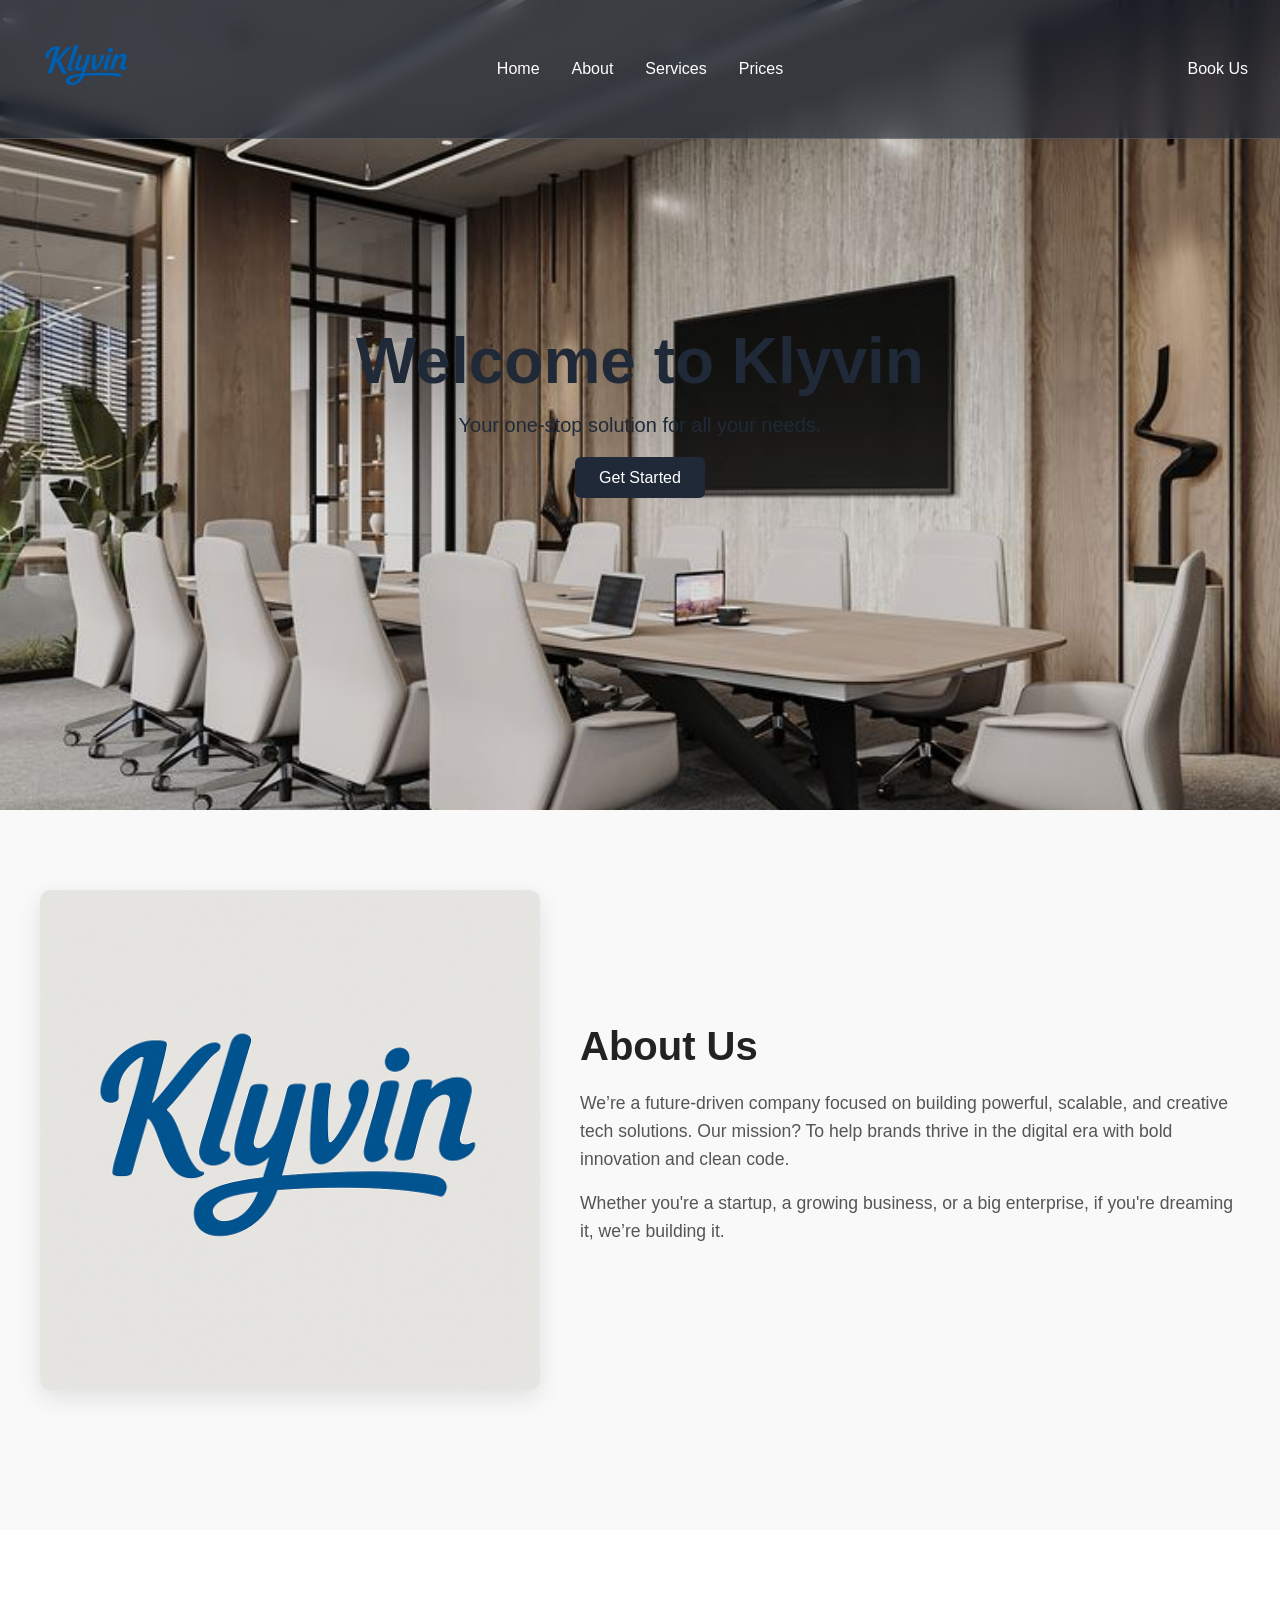
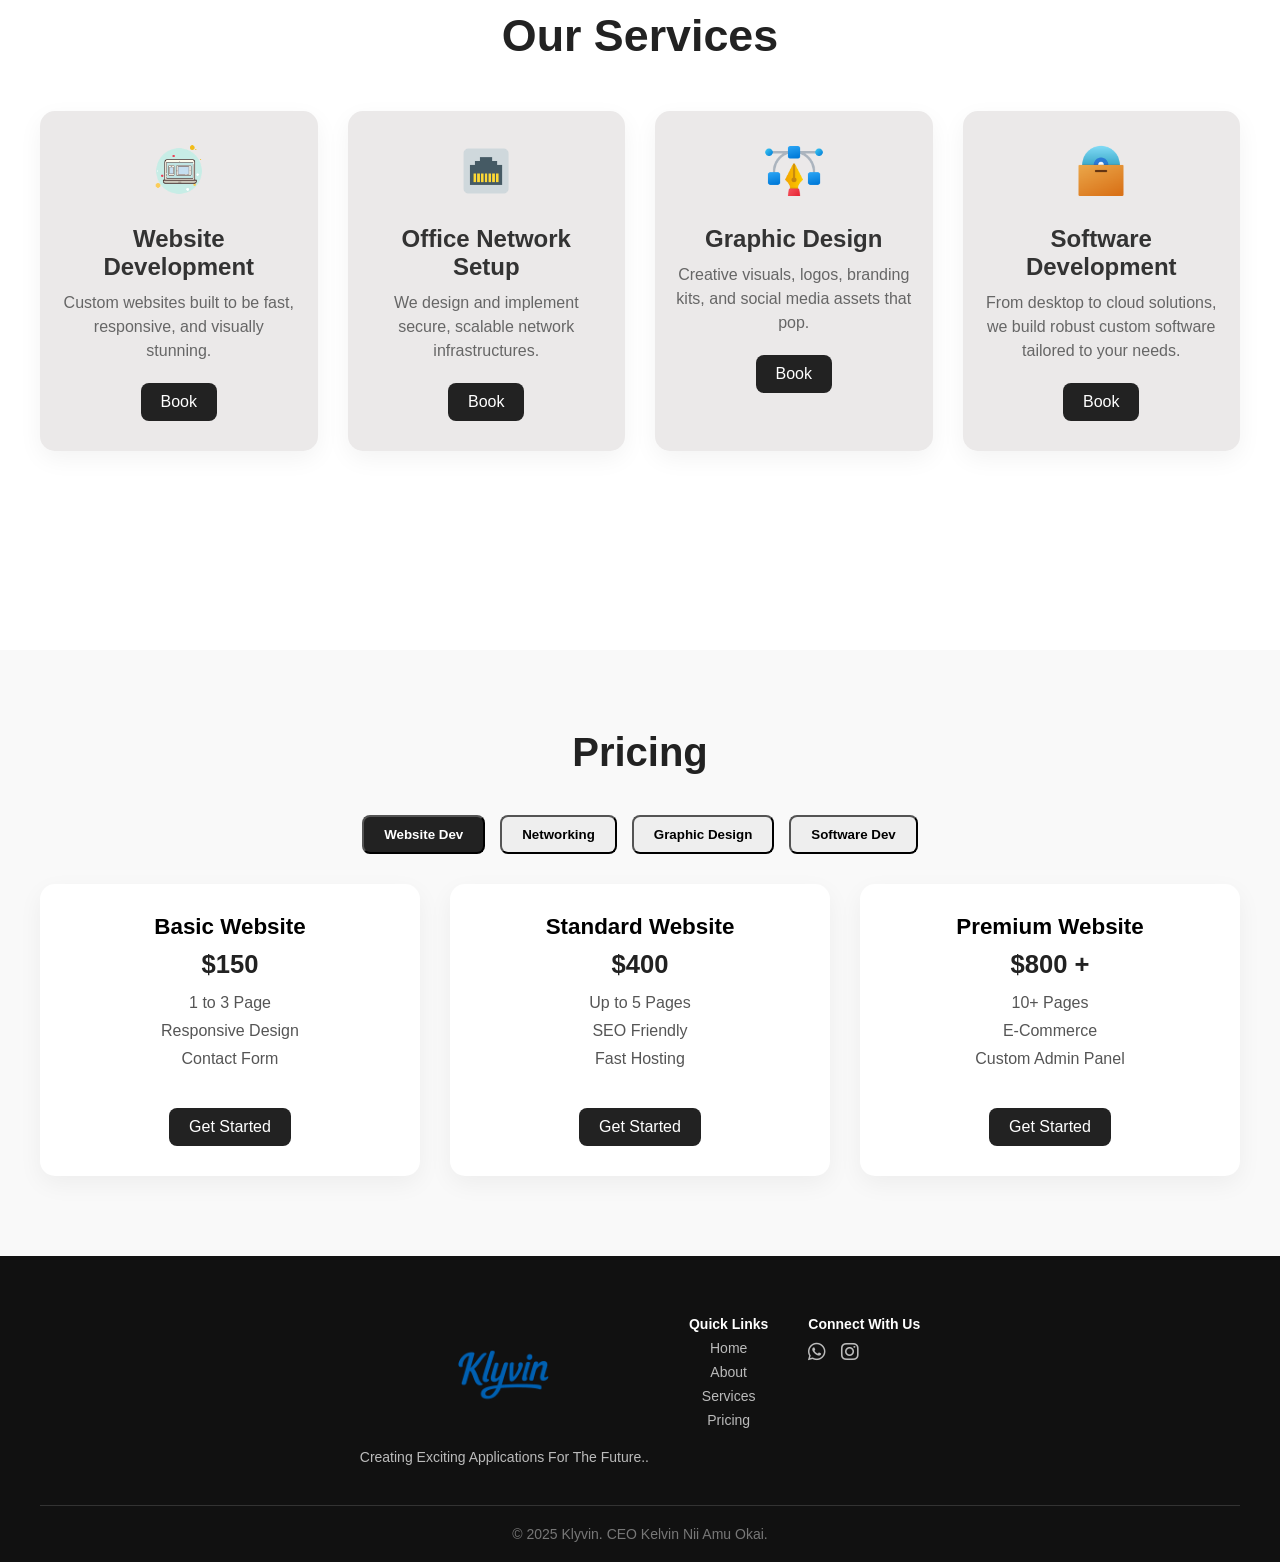
==== commit e74b8516: "Update index.html" ====
--- a/index.html
+++ b/index.html
@@ -7,10 +7,8 @@
     <link rel="stylesheet" href="css/styles.css">
     <link rel="stylesheet" href="https://cdnjs.cloudflare.com/ajax/libs/font-awesome/6.0.0-beta3/css/all.min.css">
 
-    <link rel="icon" type="image/png" href="images/klyvin.png" sizes="96x96" />
-    <link rel="icon" type="image/svg+xml" href="images/klyvin.png" />
-    <link rel="shortcut icon" href="images/klyvin.png" />
-    <link rel="apple-touch-icon" sizes="180x180" href="images/klyvin.png" />
+    <link rel="icon" type="image/png" href="images/logo.png" sizes="96x96" />
+    
     <meta name="apple-mobile-web-app-title" content="klyvin" />
 
     <link rel="stylesheet" href="https://cdnjs.cloudflare.com/ajax/libs/font-awesome/6.5.0/css/all.min.css">
@@ -368,7 +366,7 @@
 <footer class="footer">
   <div class="footer-container">
     <div class="footer-logo">
-      <img src="images/klyvin_logo_transparent.png" alt="Company Logo" />
+      <img src="images/logor.png" alt="Company Logo" />
       <p>Creating Exciting Applications For The Future..</p>
     </div>
 
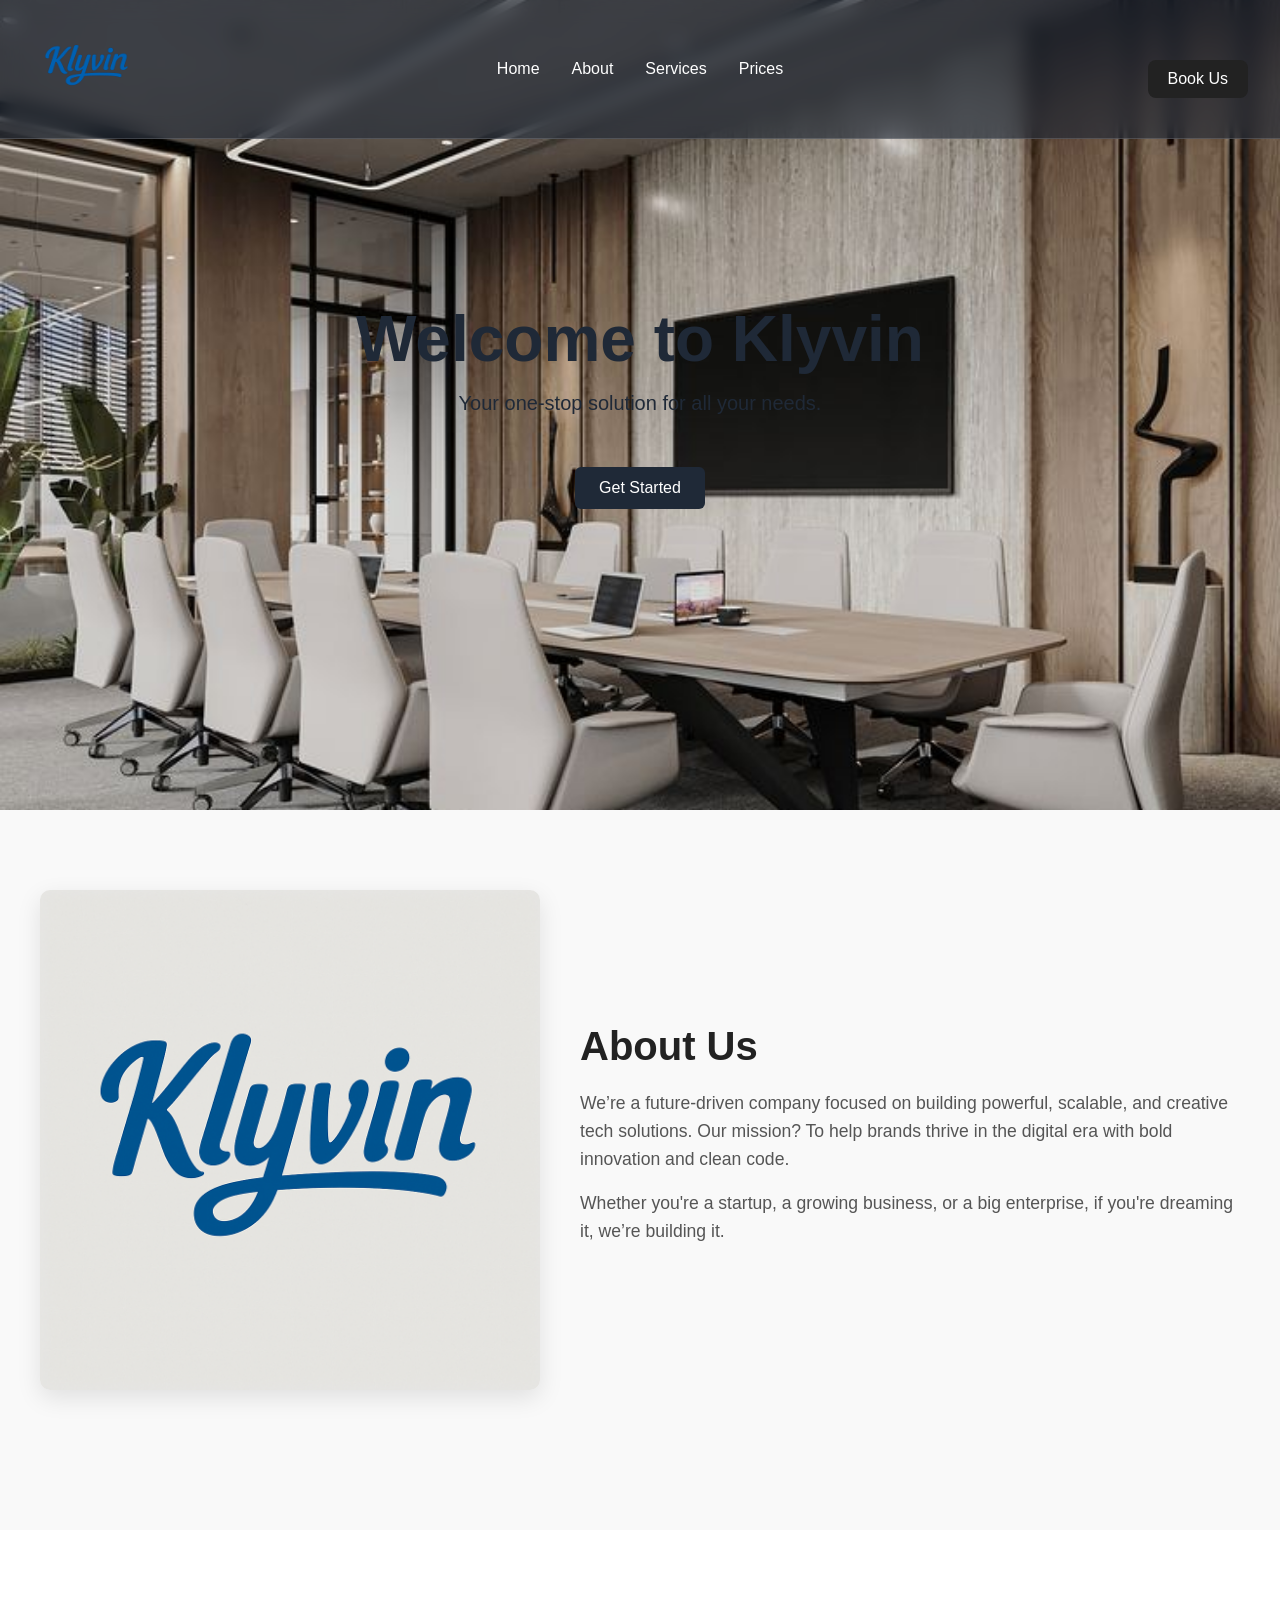
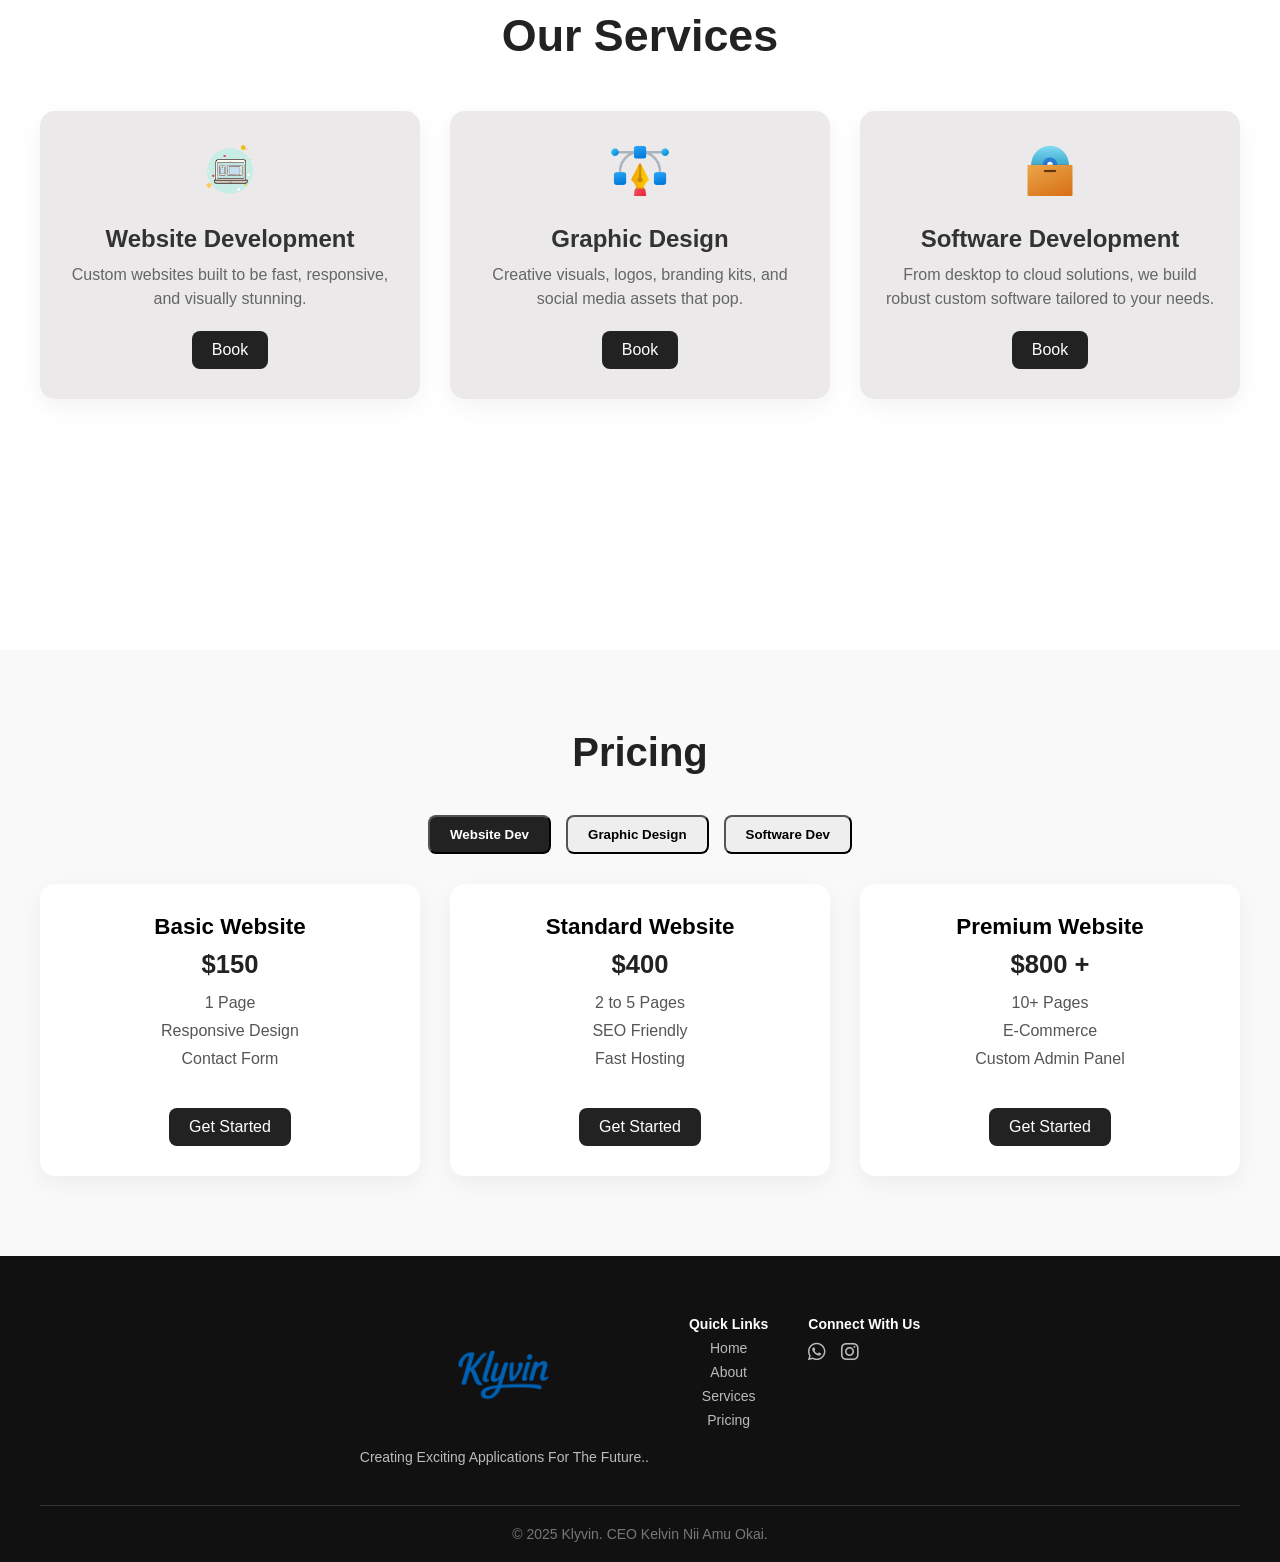
==== commit a04972b1: "Update index.html" ====
--- a/index.html
+++ b/index.html
@@ -12,16 +12,14 @@
     <meta name="apple-mobile-web-app-title" content="klyvin" />
 
     <link rel="stylesheet" href="https://cdnjs.cloudflare.com/ajax/libs/font-awesome/6.5.0/css/all.min.css">
-    <!-- ✅ Meta Description -->
+    
   <meta name="description" content="Klyvin is a software engineering brand building smart systems and scalable IT solutions for modern businesses.">
 
-  <!-- ✅ Google Site Verification (Replace this content with your actual code from Search Console) -->
   <meta name="google-site-verification" content="REPLACE_WITH_YOUR_VERIFICATION_CODE">
 
-  <!-- ✅ Open Graph Tags (for link previews on social) -->
   <meta property="og:title" content="Klyvin | Smart Software. Scalable Systems.">
   <meta property="og:description" content="We engineer intelligent, scalable IT solutions for startups and enterprises.">
-  <meta property="og:image" content="https://klyvin.com/assets/klyvin-preview.png"> <!-- Optional preview image URL -->
+  <meta property="og:image" content="https://klyvin.com/images/logo.png"> 
   <meta property="og:url" content="https://klyvin.com">
   <meta property="og:type" content="website">
 
@@ -32,7 +30,7 @@
 </head>
 <body>
     <nav>
-    <button class="hamburger" onclick="toggleMenu()">☰</button>
+    <button id="hamburger" class="hamburger" onclick="toggleMenu()">☰</button>
     <div class="logo"><img src="images/logor.png" alt="logo" width="110px" height="100px"></div>
 
     <div class="nav-center" id="navCenter">
@@ -43,7 +41,7 @@
     </div>
 
     <div class="nav-right" id="navRight">
-      <a href="#" class="nav-link">Book Us</a>
+      <a href="#" class="nav-link quote-btn" target="_blank">Book Us</a>
     </div>
   </nav>
 
@@ -53,7 +51,7 @@
             <h2>Welcome to Klyvin</h2>
             <p>Your one-stop solution for all your needs.</p>
 
-            <a href="#" class="btn">Get Started</a>
+            <a href="#" class="btn quote-btn" target="_blank">Get Started</a>
         </div>
     </div>
 
@@ -91,6 +89,7 @@
           </a>
         </div>
   
+        <!---
         <div class="service-card">
           <img src="images/network-icon.png" alt="Office Network Setup Icon">
           <h3>Office Network Setup</h3>
@@ -99,7 +98,8 @@
             Book
           </a>
         </div>
-  
+        -->
+
         <div class="service-card">
           <img src="images/design-icon.png" alt="Graphic Design Icon">
           <h3>Graphic Design</h3>
@@ -140,7 +140,6 @@
       <select id="service" name="service" required>
         <option value="">-- Select One --</option>
         <option value="Website Development">Website Development</option>
-        <option value="Office Network Setup">Office Network Setup</option>
         <option value="Graphic Design">Graphic Design</option>
         <option value="Software Development">Software Development</option>
       </select>
@@ -163,7 +162,6 @@
     <!-- 🧭 Category Tabs -->
     <div class="pricing-tabs">
       <button class="tab active" data-tab="web">Website Dev</button>
-      <button class="tab" data-tab="network">Networking</button>
       <button class="tab" data-tab="design">Graphic Design</button>
       <button class="tab" data-tab="software">Software Dev</button>
     </div>
@@ -175,18 +173,18 @@
           <h3>Basic Website</h3>
           <p class="price">$150</p>
           <ul>
-            <li>1 to 3 Page</li>
+            <li>1 Page</li>
             <li>Responsive Design</li>
             <li>Contact Form</li>
           </ul>
-          <a href="https://wa.me/p/24111809901740579/233502224249" class="quote-btn1" target="_blank">Get Started</a>
+          <a href="https://wa.me/p/9825635944224991/233539416658" class="quote-btn1" target="_blank">Get Started</a>
         </div>
 
         <div class="pricing-card">
           <h3>Standard Website</h3>
           <p class="price">$400</p>
           <ul>
-            <li>Up to 5 Pages</li>
+            <li>2 to 5 Pages</li>
             <li>SEO Friendly</li>
             <li>Fast Hosting</li>
           </ul>
@@ -201,12 +199,12 @@
             <li>E-Commerce</li>
             <li>Custom Admin Panel</li>
           </ul>
-          <a href="https://wa.me/p/29717031804554520/233502224249" class="quote-btn1" target="_blank">Get Started</a>
-        </div>
-      </div>
-    </div>
-
-
+          <a href="https://wa.me/p/10029328770456171/233539416658" class="quote-btn1" target="_blank">Get Started</a>
+        </div>
+      </div>
+    </div>
+
+<!--
     <div class="pricing-content" id="network">
       <div class="pricing-grid">
         <div class="pricing-card">
@@ -243,7 +241,7 @@
         </div>
       </div>
     </div>
-
+-->
     
     <div class="pricing-content" id="design">
       <div class="pricing-grid">
@@ -255,7 +253,7 @@
             <li>Unlimited Revisions</li>
             <li>Source Files Included</li>
           </ul>
-          <a href="https://wa.me/p/9854478994595059/233502224249" class="quote-btn1" target="_blank">Get Started</a>
+          <a href="https://wa.me/p/10067174053331168/233539416658" class="quote-btn1" target="_blank">Get Started</a>
         </div>
     
         <div class="pricing-card">
@@ -266,18 +264,18 @@
             <li>Social Media Templates</li>
             <li>Print-Ready Files</li>
           </ul>
-          <a href="https://wa.me/p/9707349905993597/233502224249" class="quote-btn1" target="_blank">Get Started</a>
-        </div>
-    
-        <div class="pricing-card">
-          <h3>Social Media Posting</h3>
-          <p class="price">1500–$300</p>
+          <a href="https://wa.me/p/24420375657570401/233539416658" class="quote-btn1" target="_blank">Get Started</a>
+        </div>
+    
+        <div class="pricing-card">
+          <h3>Social Media Management</h3>
+          <p class="price">$150 - $300</p>
           <ul>
             <li>15 Custom Designs</li>
-            <li>Instagram/Facebook Sizes</li>
+            <li>Instagram/Facebook</li>
             <li>Quick Turnaround</li>
           </ul>
-          <a href="https://wa.me/p/9821205014568624/233502224249" class="quote-btn1" target="_blank">Get Started</a>
+          <a href="https://wa.me/p/23895035950164192/233539416658" class="quote-btn1" target="_blank">Get Started</a>
         </div>
       </div>
     </div>
@@ -285,33 +283,33 @@
     <div class="pricing-content" id="software">
       <div class="pricing-grid">
         <div class="pricing-card">
-          <h3>Mini App</h3>
-          <p class="price">$100–$250</p>
+          <h3>Mobile App</h3>
+          <p class="price">$500–$1000</p>
           <ul>
             <li>Basic Features</li>
-            <li>1 Platform (Web/Desktop)</li>
+            <li>1 Platform (Android/iOS)</li>
             <li>3 Weeks Delivery</li>
           </ul>
-          <a href="https://wa.me/p/23875389605386309/233502224249" class="quote-btn1" target="_blank">Get Started</a>
-        </div>
-    
-        <div class="pricing-card">
-          <h3>Business App</h3>
-          <p class="price">$200–$500</p>
+          <a href="https://wa.me/p/10048326135243578/233539416658" class="quote-btn1" target="_blank">Get Started</a>
+        </div>
+    
+        <div class="pricing-card">
+          <h3>Desktop Applications</h3>
+          <p class="price">$500–$1500</p>
           <ul>
             <li>Login System</li>
             <li>Database Integration</li>
             <li>Admin Panel</li>
           </ul>
-          <a href="https://wa.me/p/8297256443732826/233502224249" class="quote-btn1" target="_blank">Get Started</a>
-        </div>
-    
-        <div class="pricing-card">
-          <h3>Bug fixes or code review</h3>
-          <p class="price">$50-$100 Per week</p>
+          <a href="https://wa.me/p/23969721016012167/233539416658" class="quote-btn1" target="_blank">Get Started</a>
+        </div>
+    
+        <div class="pricing-card">
+          <h3>Bug fixes & code review</h3>
+          <p class="price">$10-$50 </p>
           <ul>
             <li>Multi-user Roles</li>
-            <li>APIs / Payment Gateways</li>
+            <li>APIs & Payment Gateways</li>
             <li>Fully Custom Solution</li>
           </ul>
           <a href="https://wa.me/p/9556148931100402/233502224249" class="quote-btn1" target="_blank">Get Started</a>
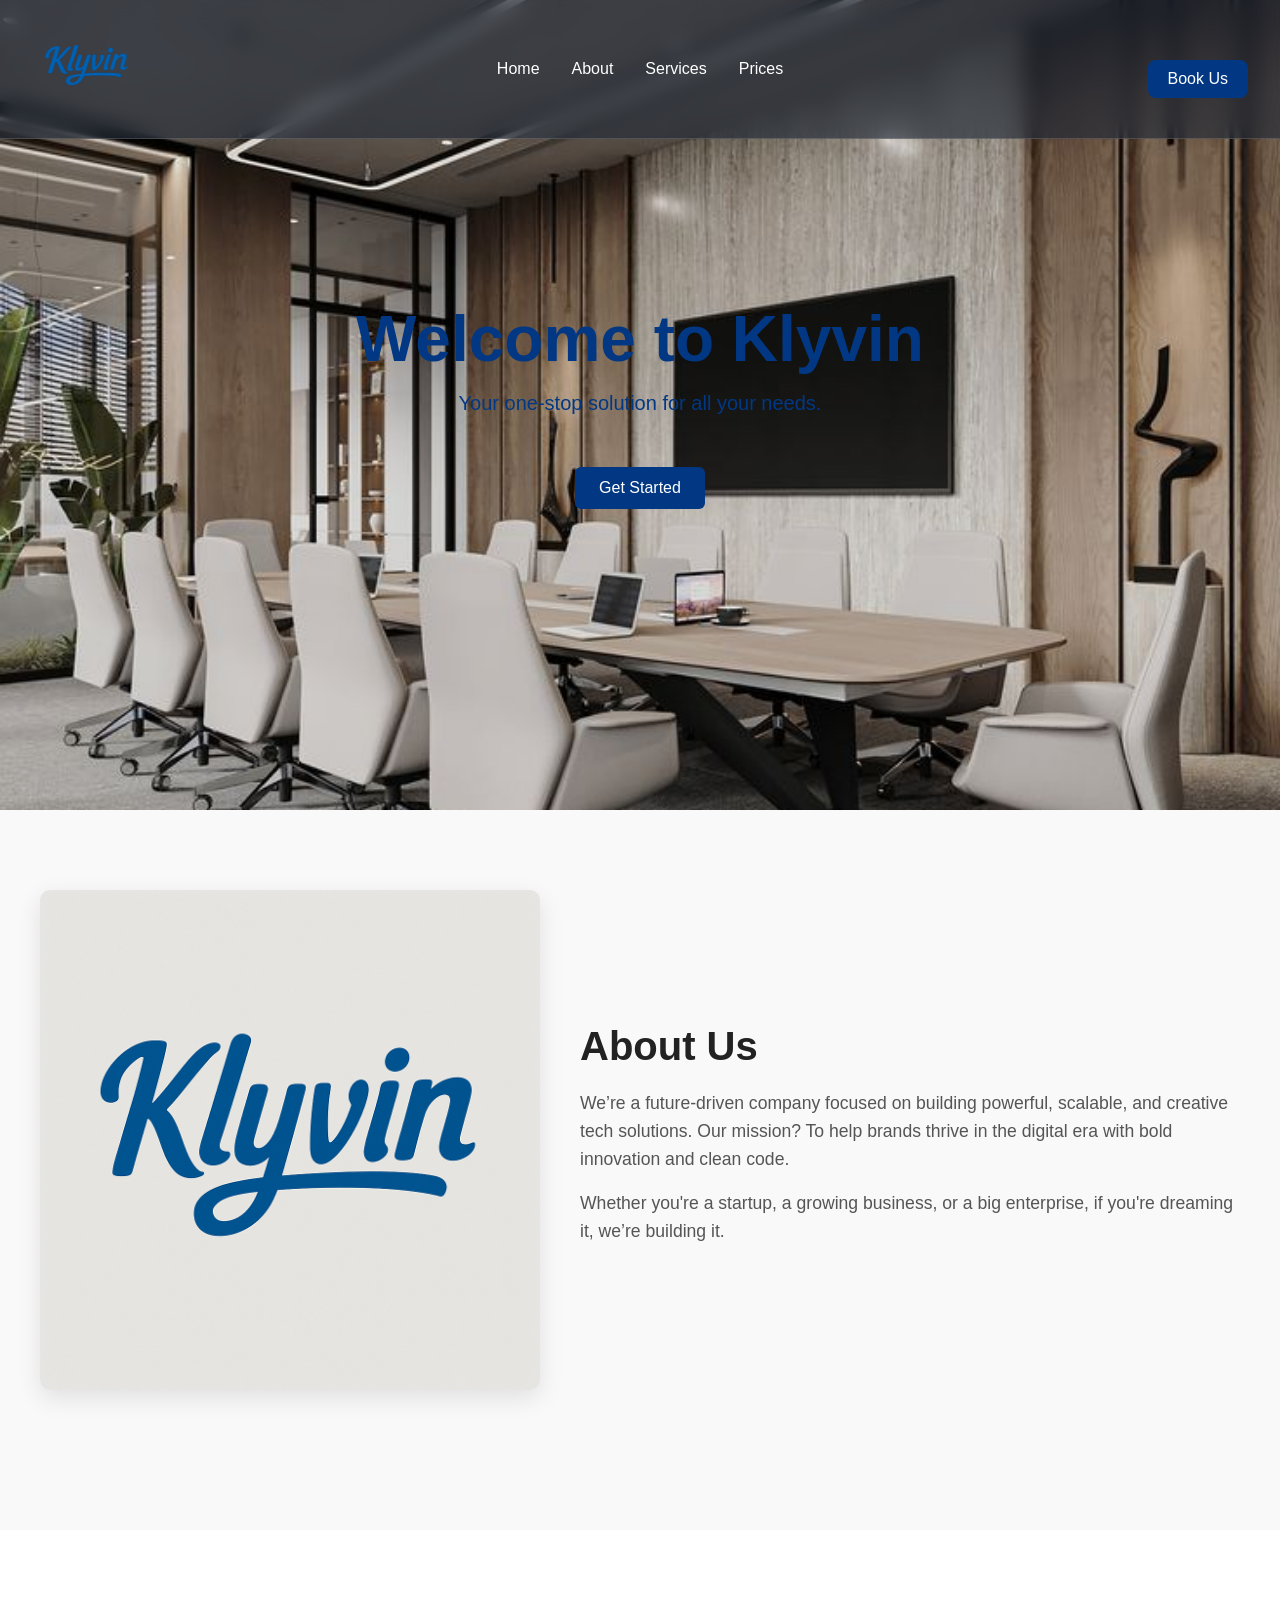
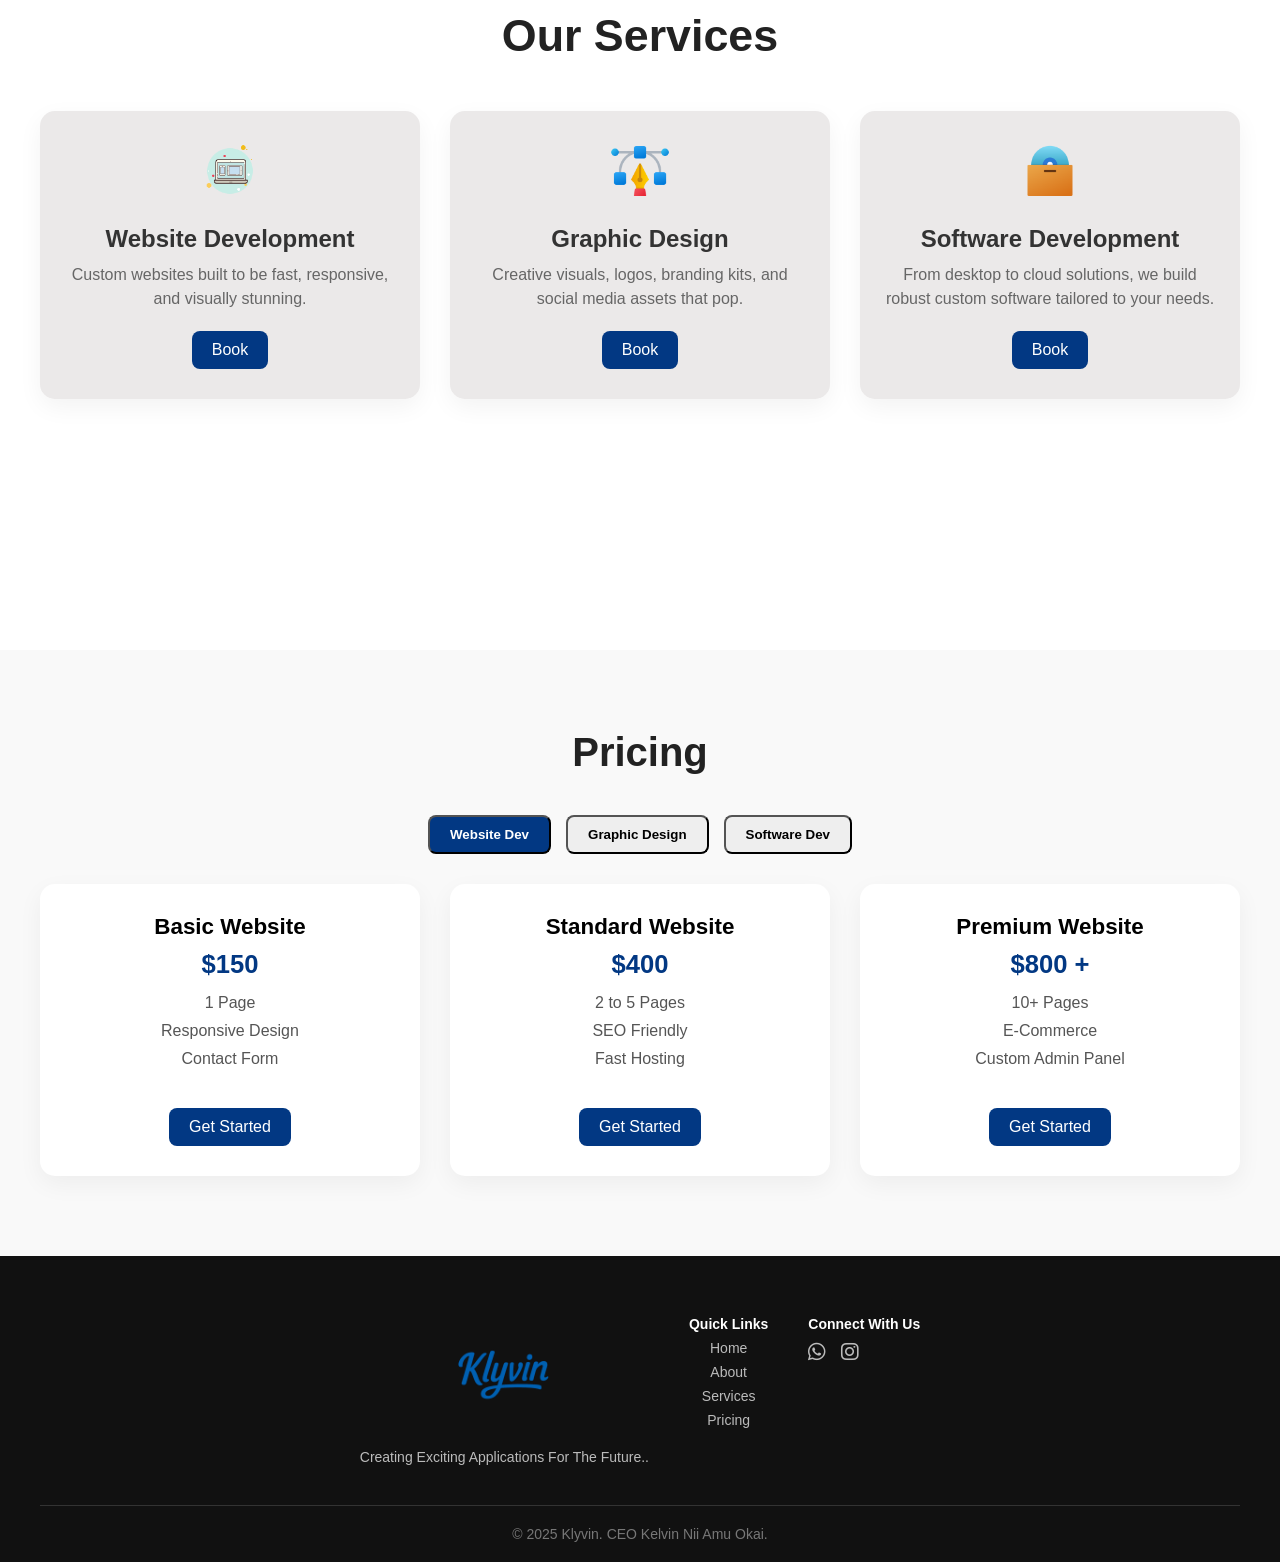
==== commit b99ce3d7: "Update index.html" ====
--- a/index.html
+++ b/index.html
@@ -312,7 +312,7 @@
             <li>APIs & Payment Gateways</li>
             <li>Fully Custom Solution</li>
           </ul>
-          <a href="https://wa.me/p/9556148931100402/233502224249" class="quote-btn1" target="_blank">Get Started</a>
+          <a href="https://wa.me/p/9990546557689176/233539416658" class="quote-btn1" target="_blank">Get Started</a>
         </div>
       </div>
     </div>
@@ -381,7 +381,7 @@
     <div class="footer-socials">
       <h4>Connect With Us</h4>
       <div class="social-icons">
-        <a href="https://wa.me/233502224249" target="_blank"><i class="fab fa-whatsapp"></i></a>
+        <a href="https://wa.me/233539416658" target="_blank"><i class="fab fa-whatsapp"></i></a>
         <a href="https://instagram.com/klyvin" target="_blank"><i class="fab fa-instagram"></i></a>
       </div>
     </div>
--- a/css/styles.css
+++ b/css/styles.css
@@ -120,7 +120,7 @@
       display: flex;
       align-items: center;
       justify-content: center;
-      color: #1f2937;
+      color: #023883;
       text-align: center;
     }
     .hero h2 {
@@ -132,7 +132,7 @@
       margin-bottom: 2rem;
     }
     .hero a {
-      background-color: #1f2937; 
+      background-color: #023883; 
       color: white;
       padding: 0.75rem 1.5rem;
       text-decoration: none;
@@ -255,7 +255,7 @@
     display: inline-block;
     margin-top: 20px;
     padding: 10px 20px;
-    background-color: #222;
+    background-color: #023883;
     color: #fff;
     border-radius: 8px;
     text-decoration: none;
@@ -264,7 +264,7 @@
   }
   
   .quote-btn1:hover {
-    background-color: #000;
+    background-color: #023883;
     transform: translateY(-2px);
   }
   
@@ -272,7 +272,7 @@
     display: inline-block;
     margin-top: 20px;
     padding: 10px 20px;
-    background-color: #222;
+    background-color: #023883;
     color: #fff;
     border-radius: 8px;
     text-decoration: none;
@@ -281,7 +281,9 @@
   }
   
   .quote-btn:hover {
-    background-color: #000;
+    background-color: #fff;
+    color: #023883;
+    box-shadow: 0 4px 8px rgba(0, 0, 0, 0.1);
     transform: translateY(-2px);
   }
 
@@ -388,7 +390,7 @@
 }
 
 .pricing-tabs .tab.active {
-  background: #222;
+  background: #023883;
   color: #fff;
 }
 
@@ -426,7 +428,7 @@
 
 .price {
   font-size: 1.6rem;
-  color: #222;
+  color: #023883;
   font-weight: bold;
   margin-bottom: 15px;
 }
